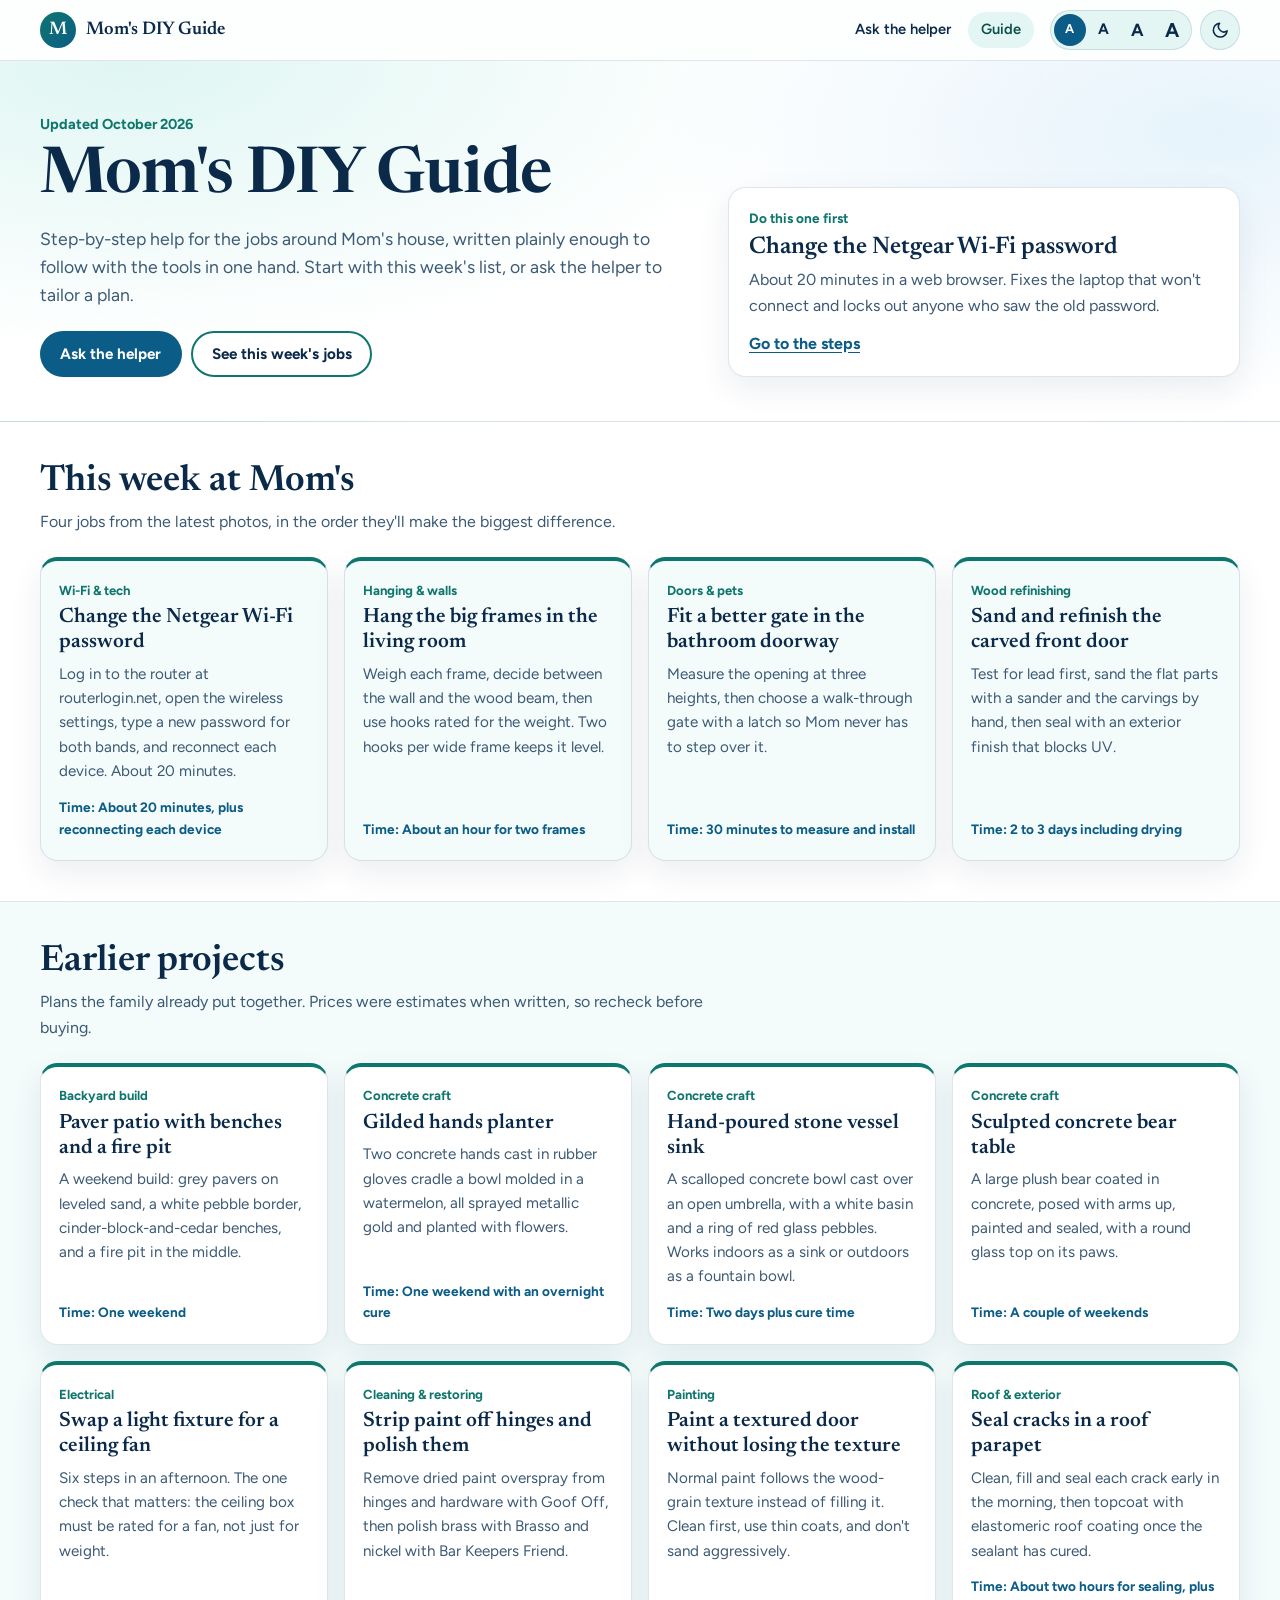
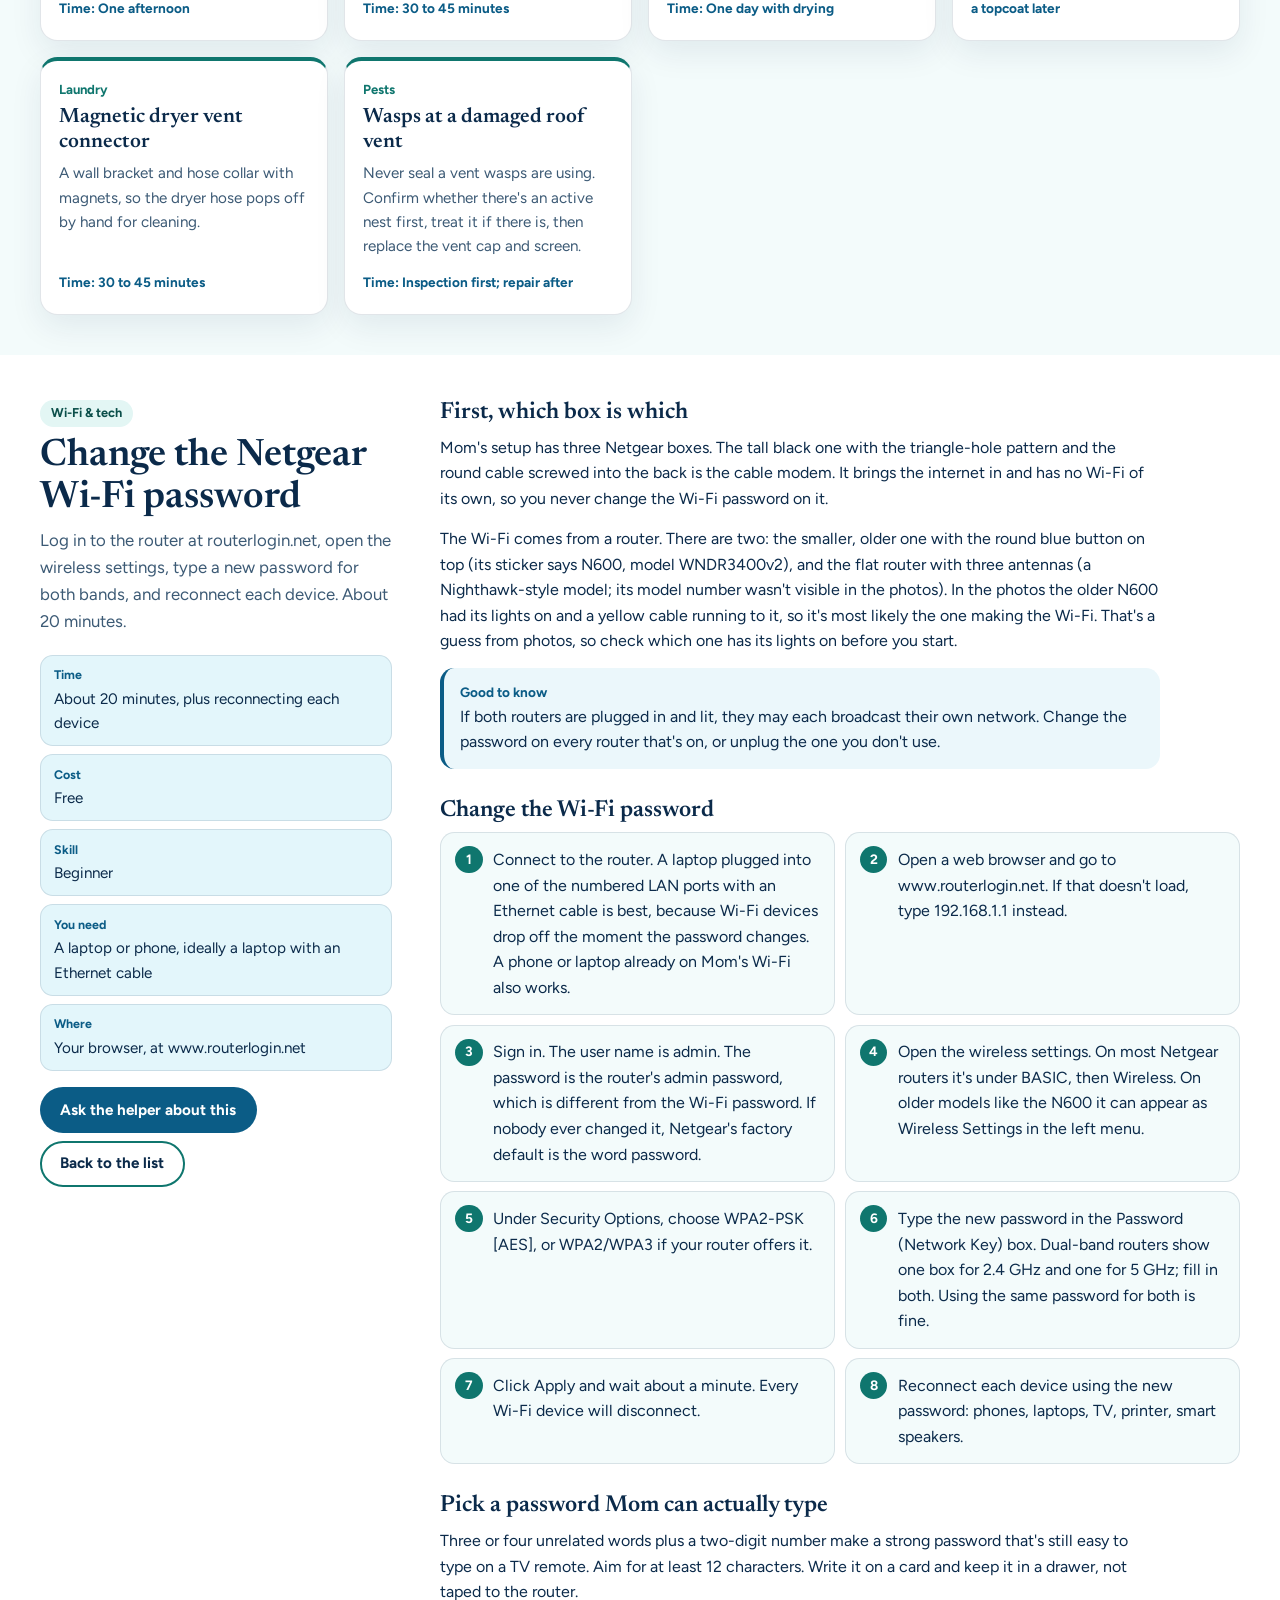
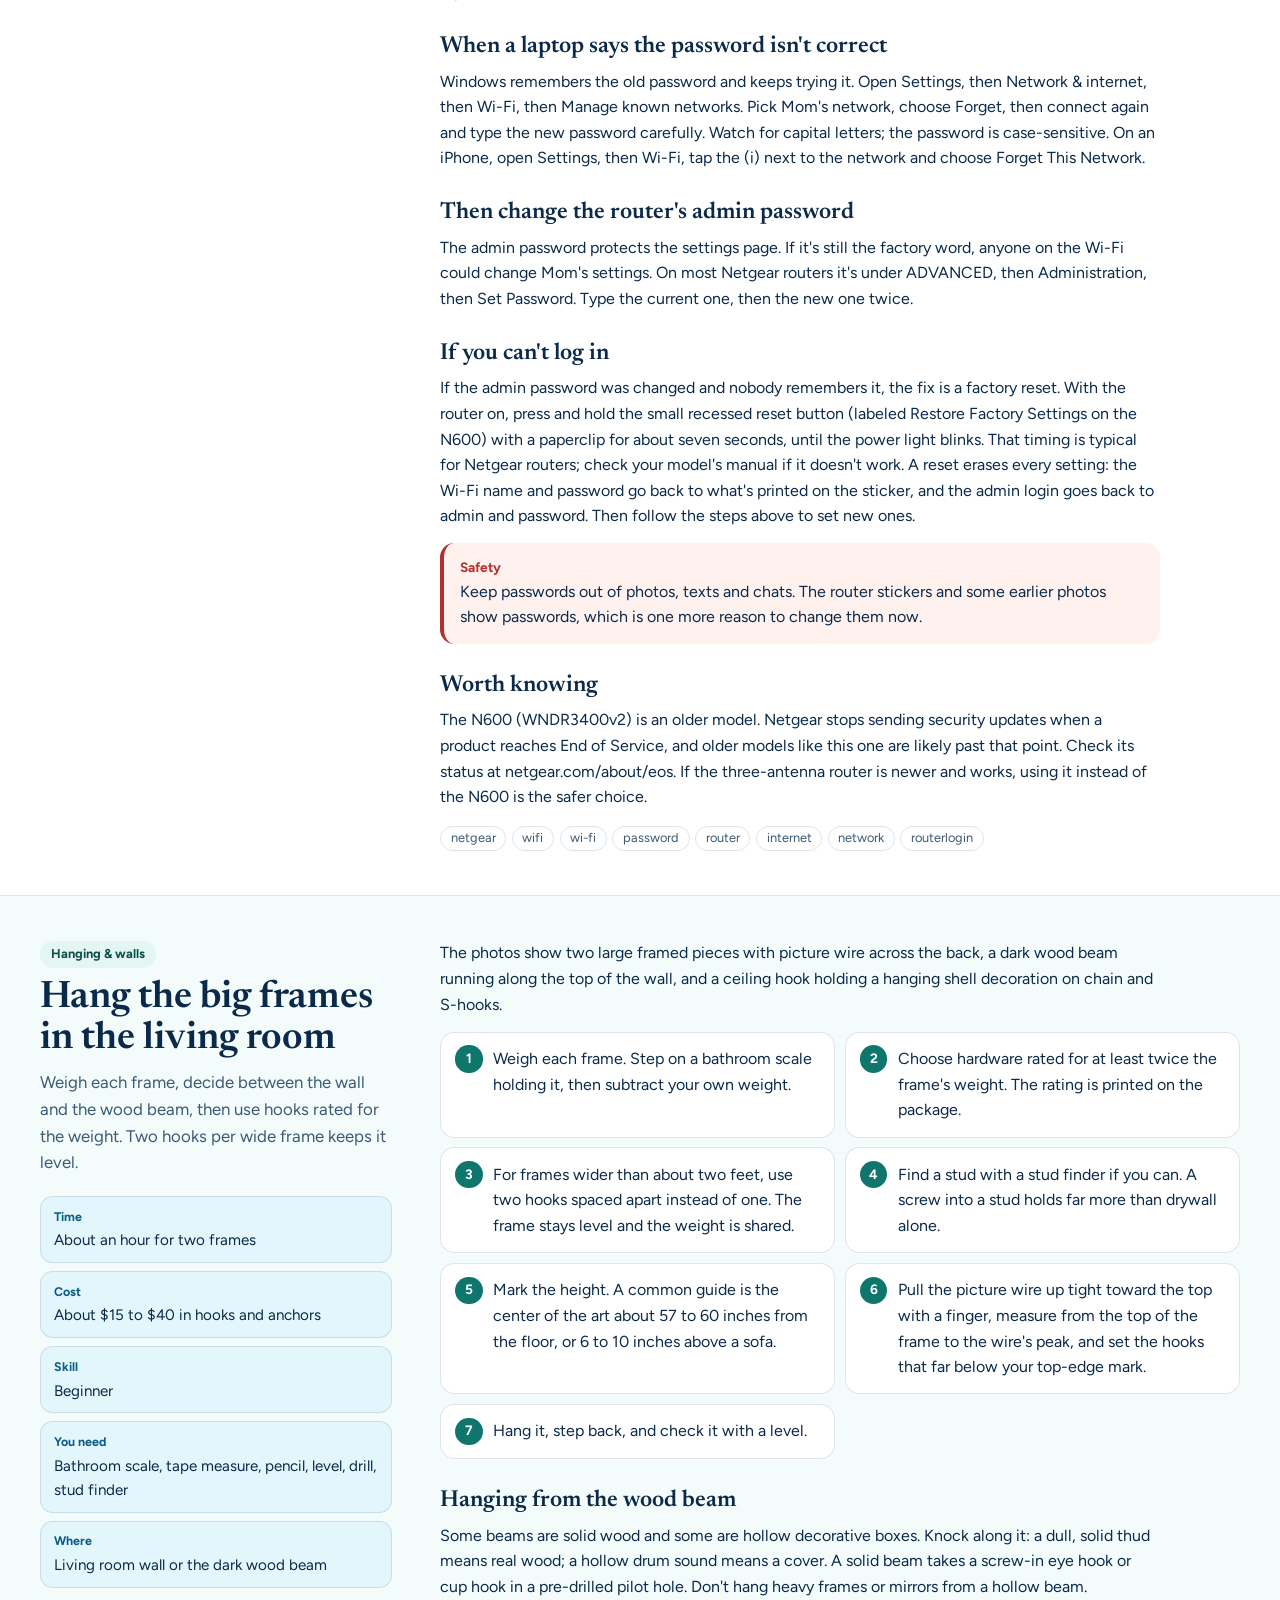
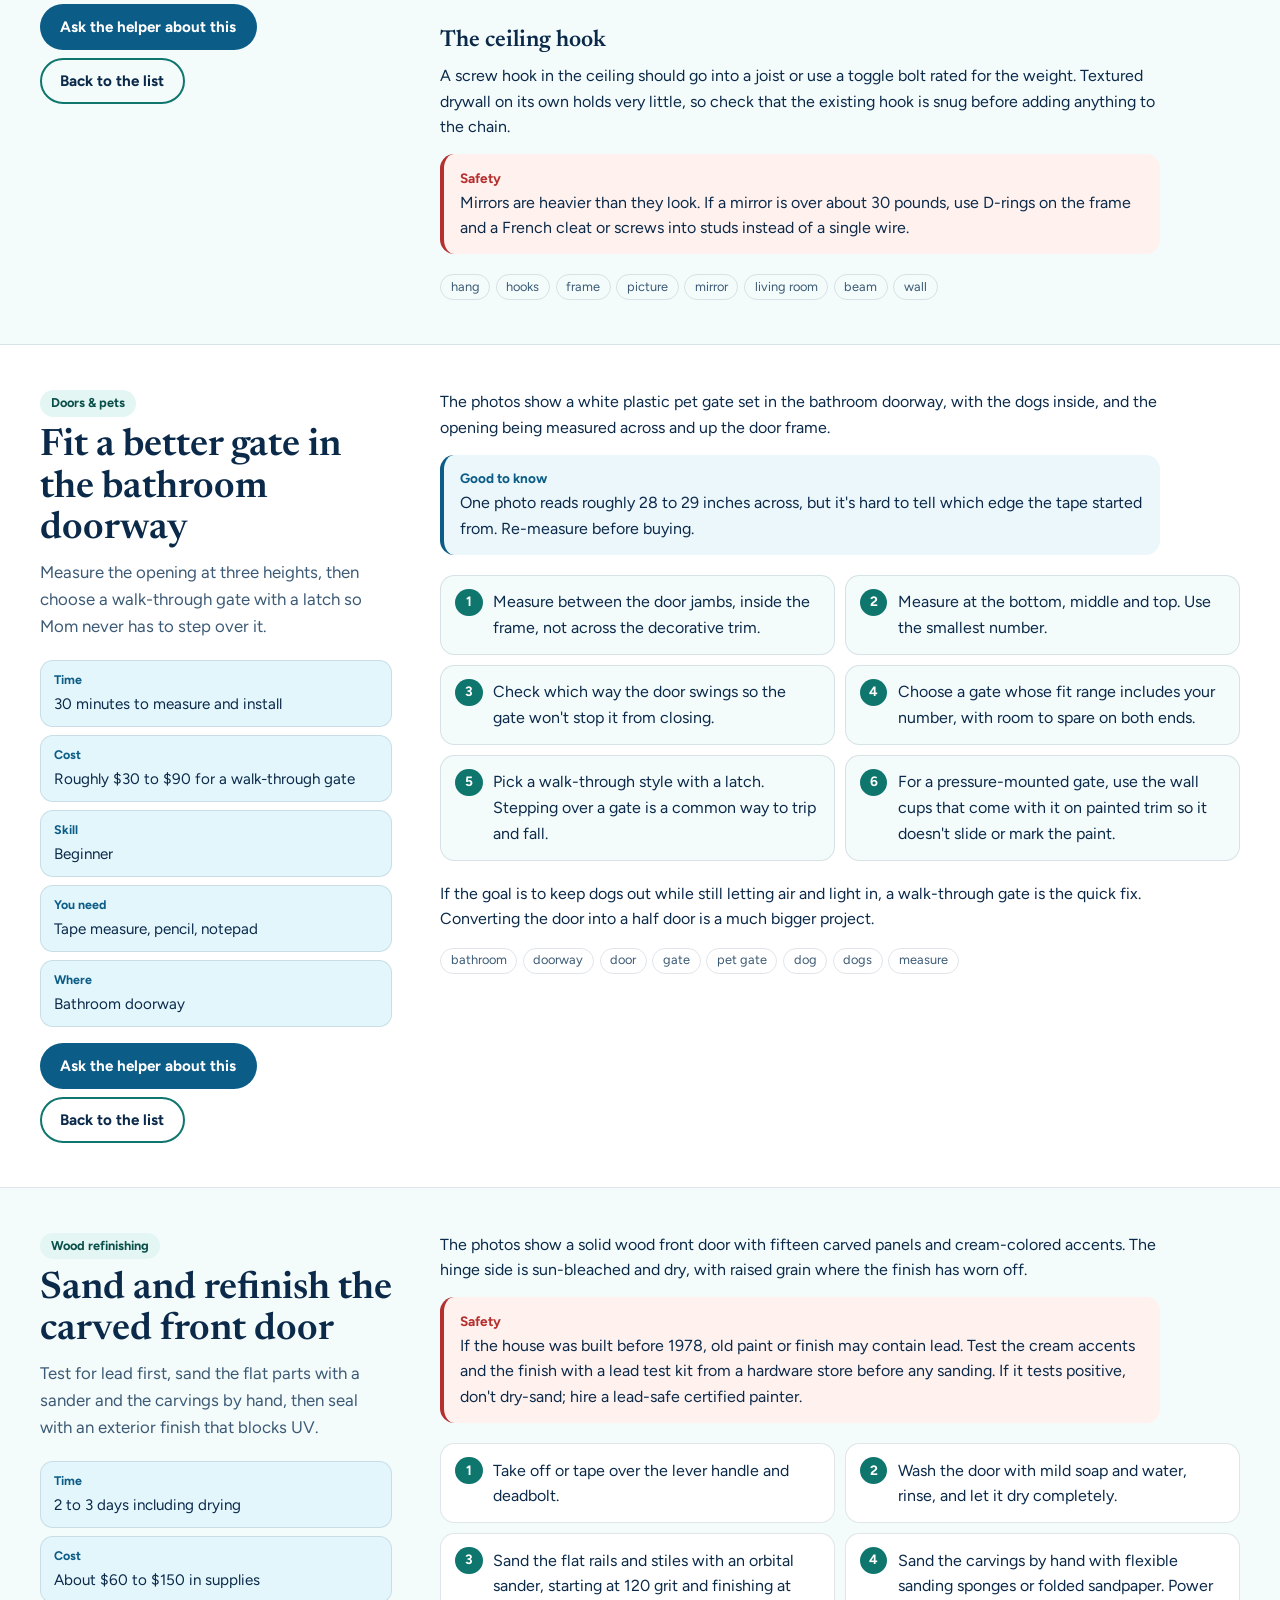
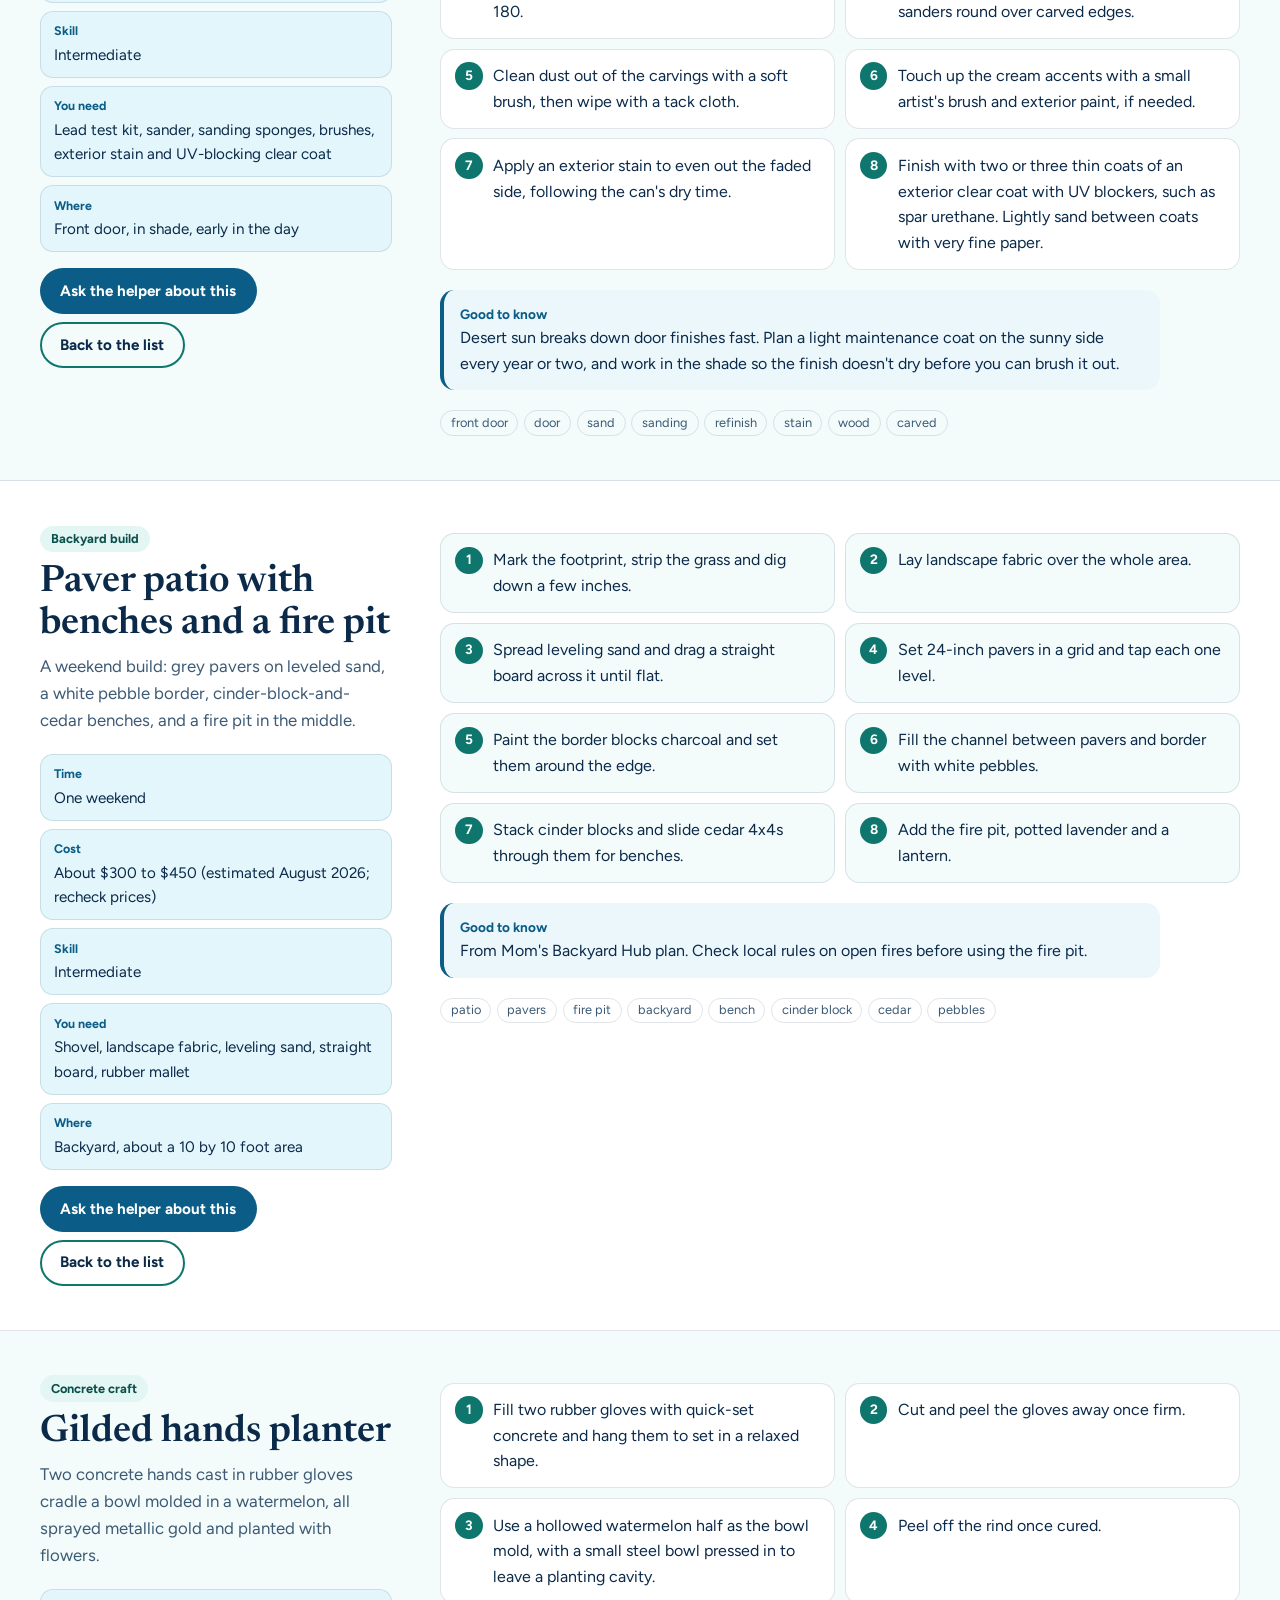
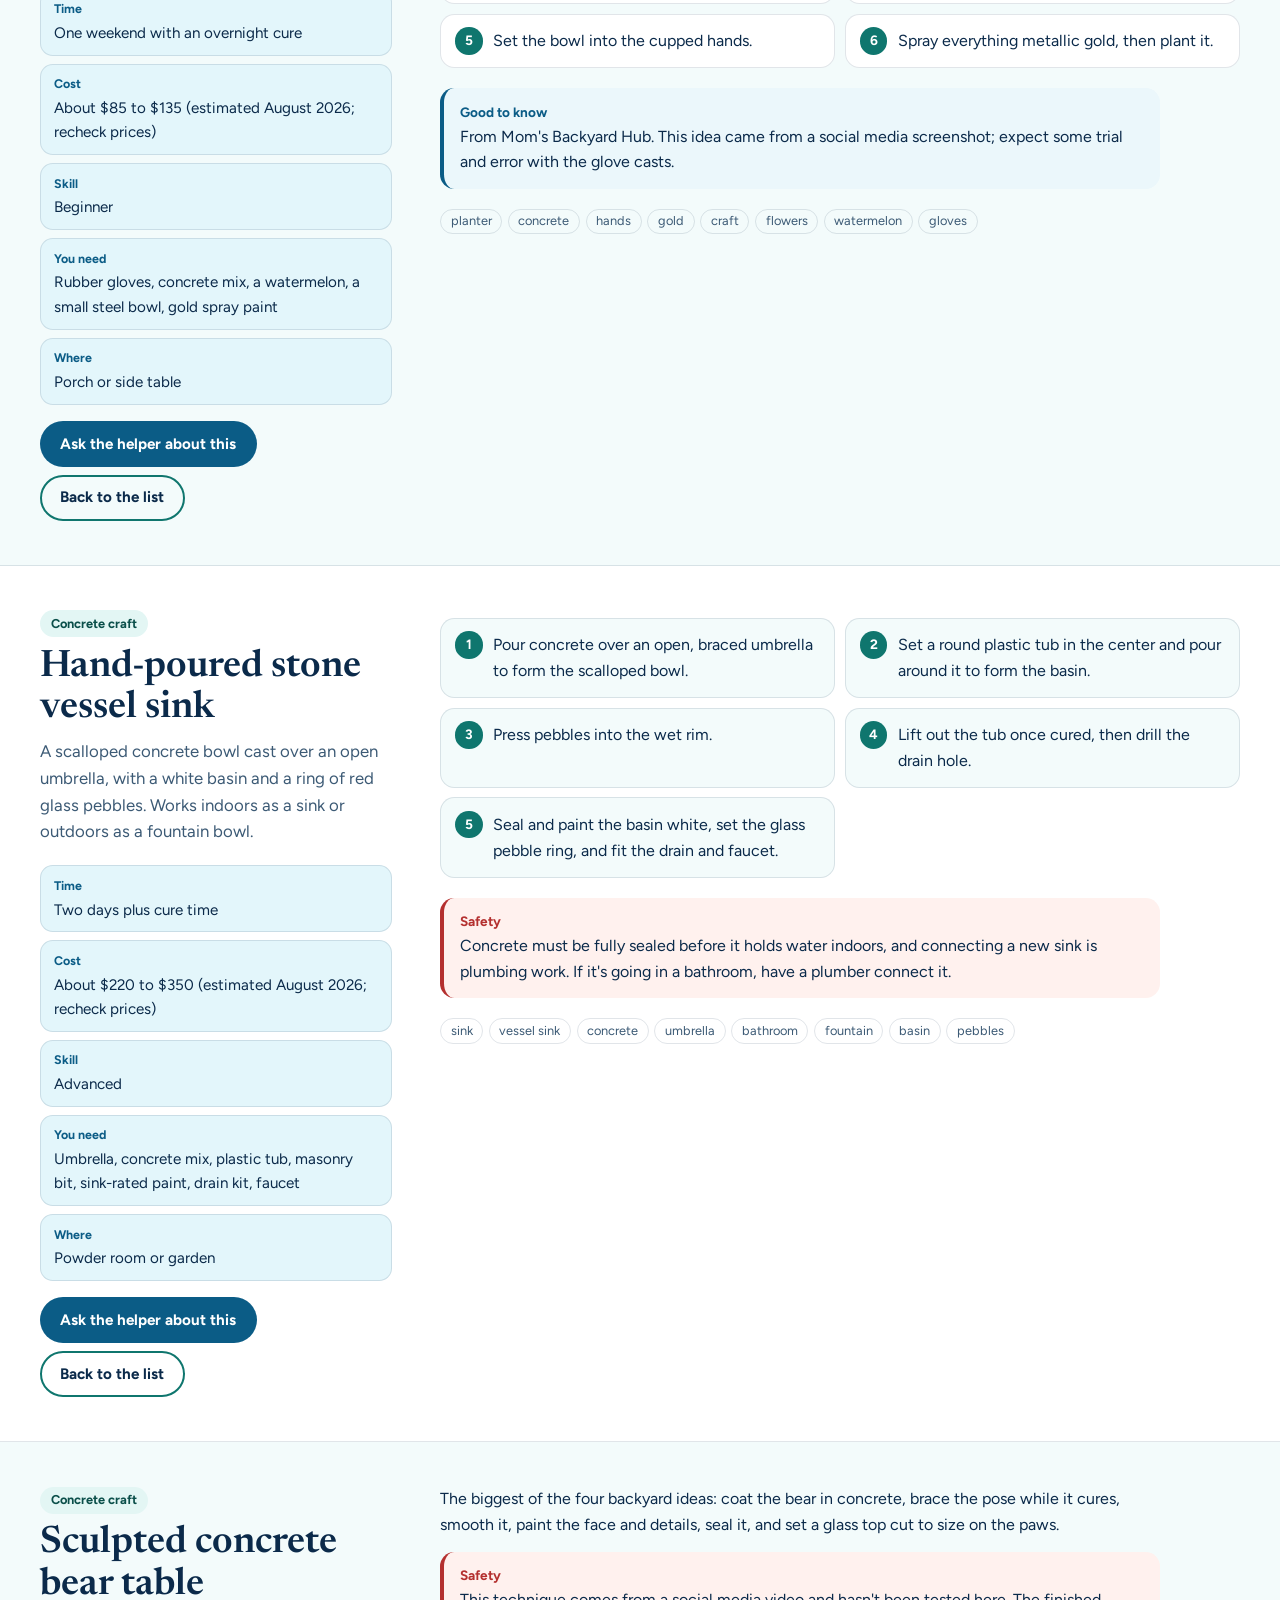
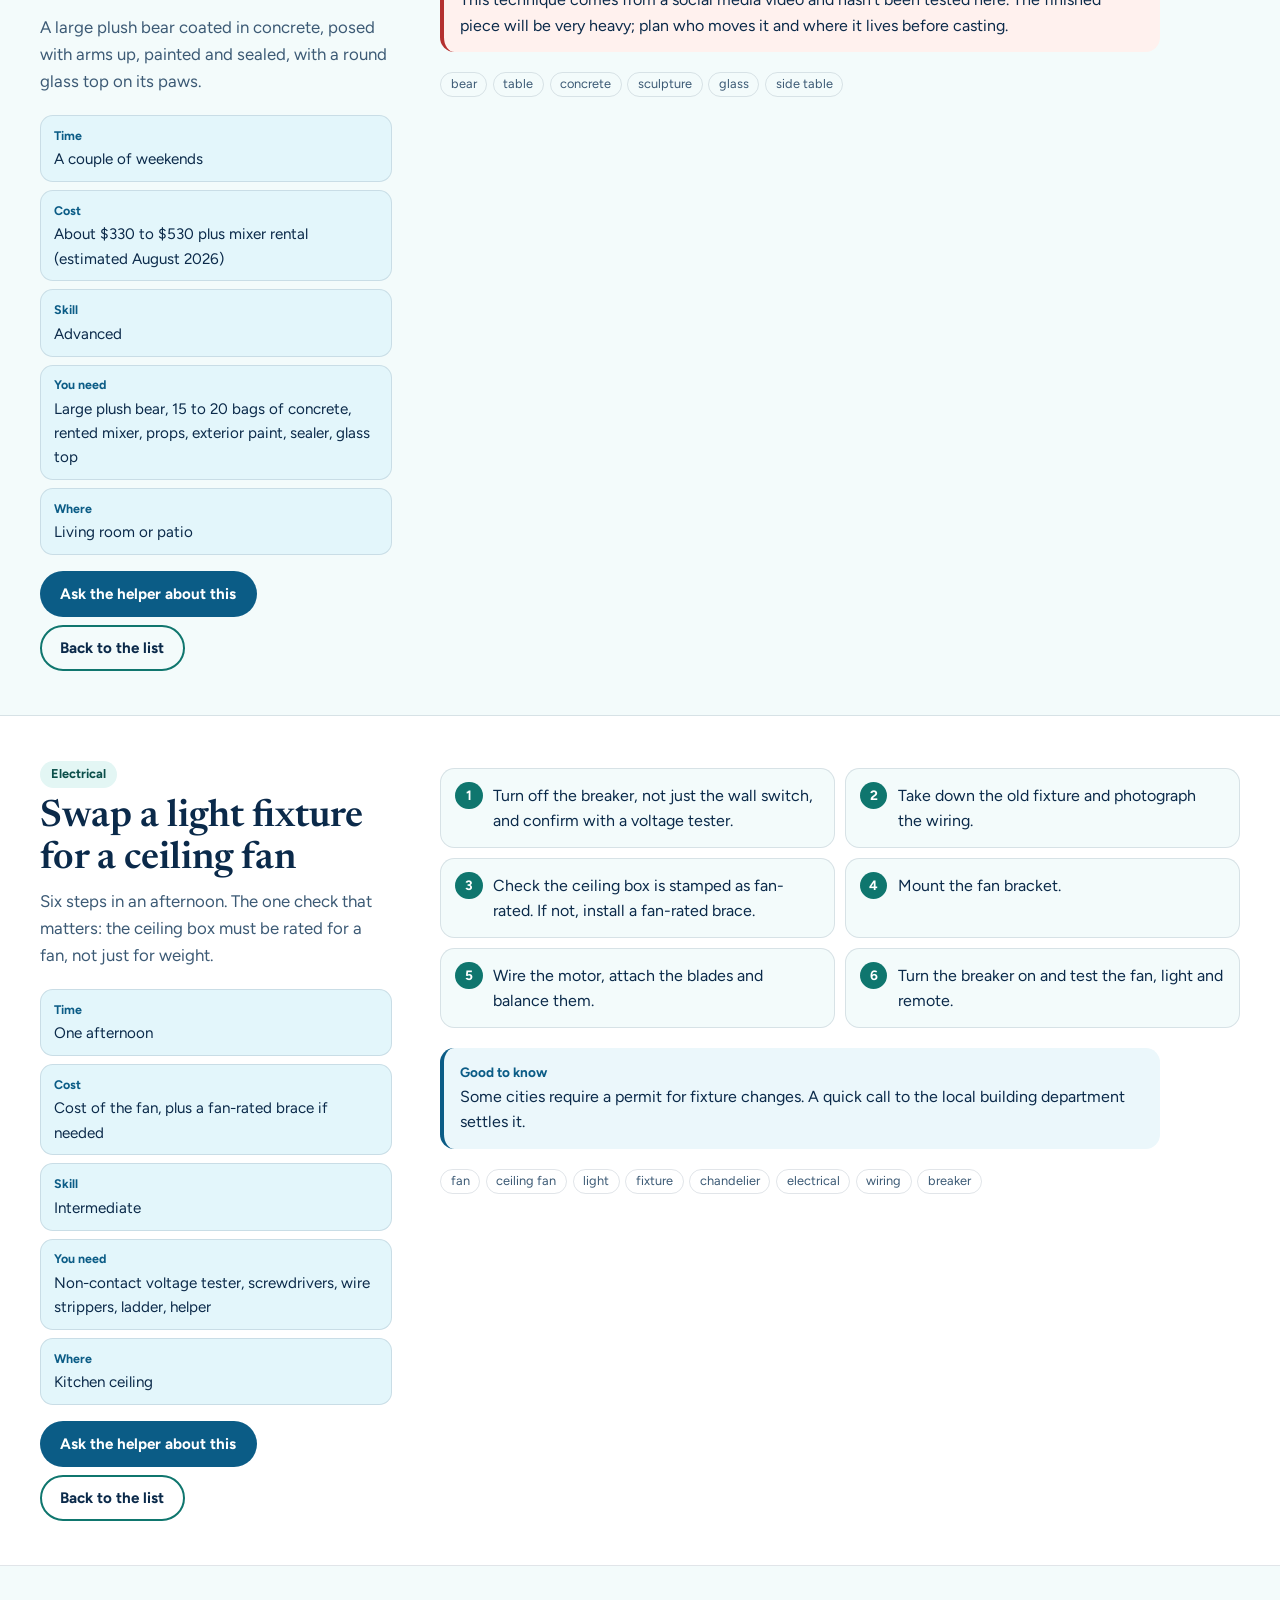
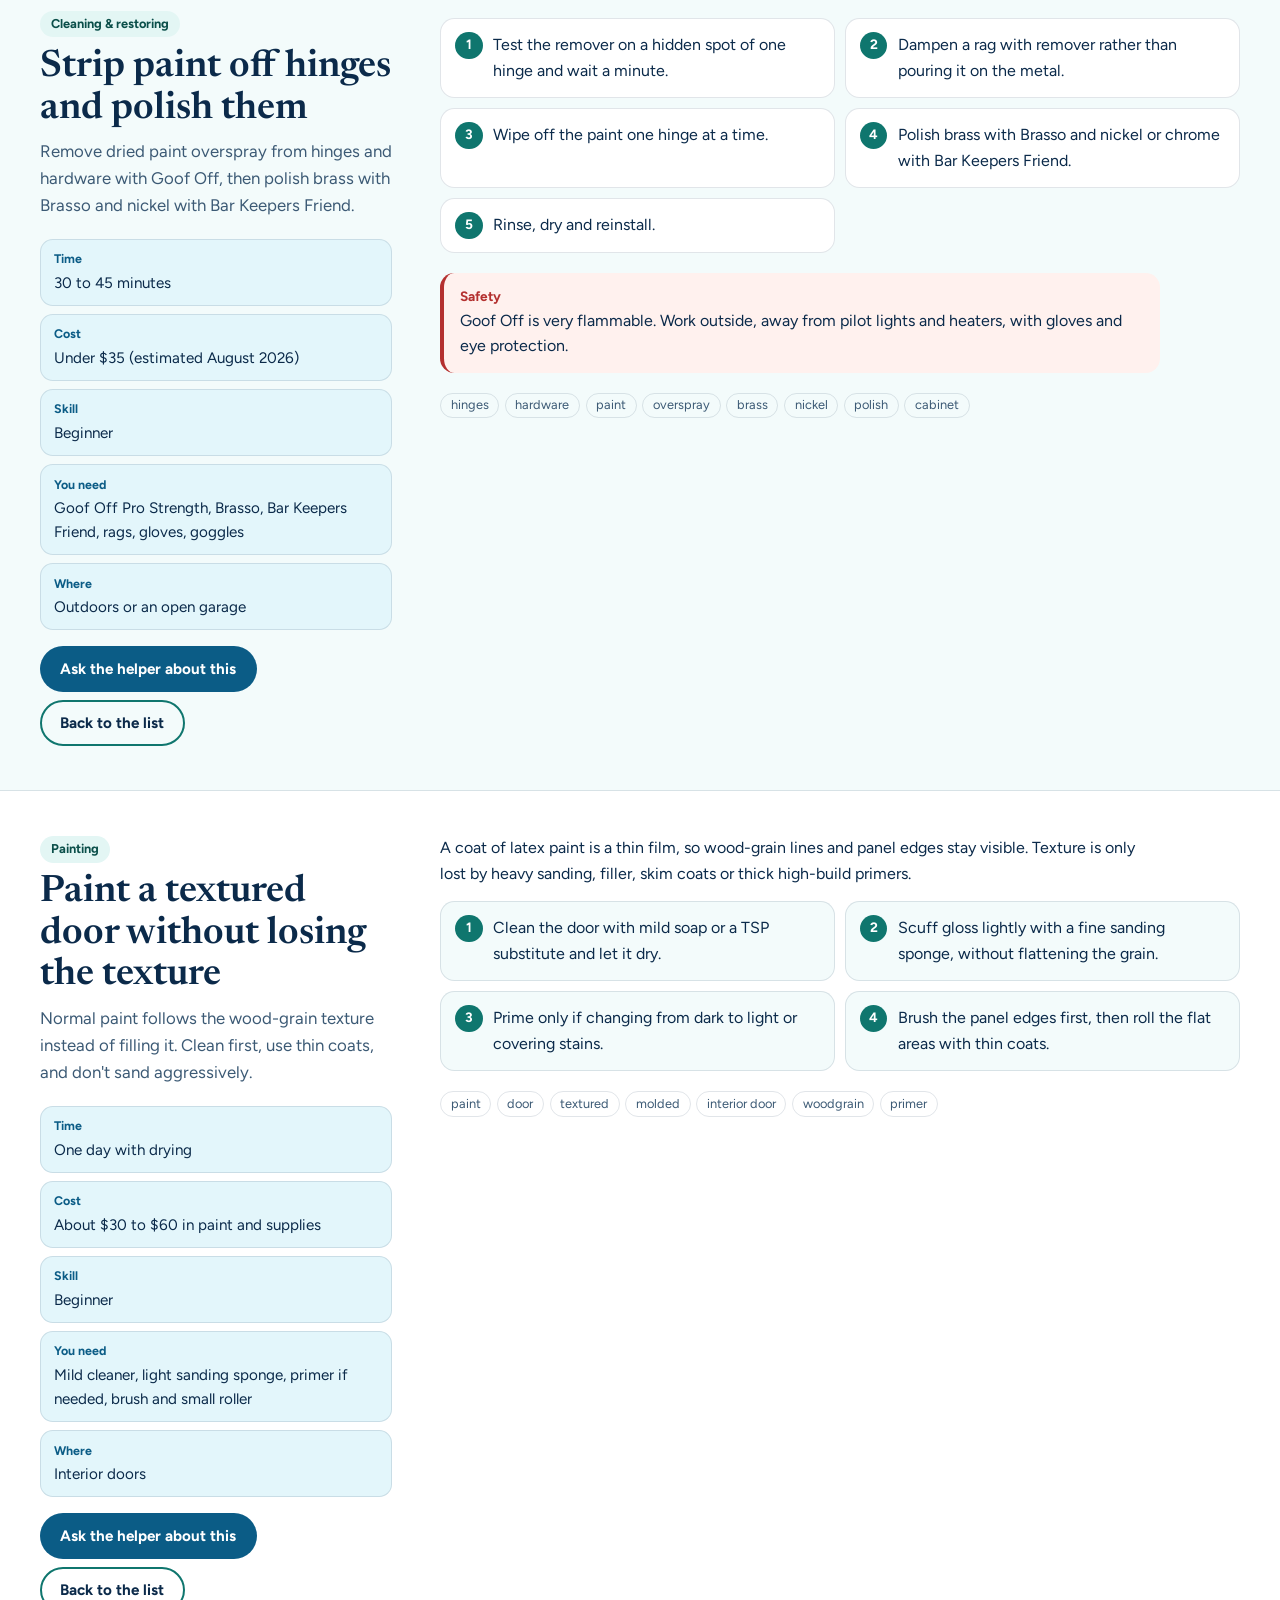
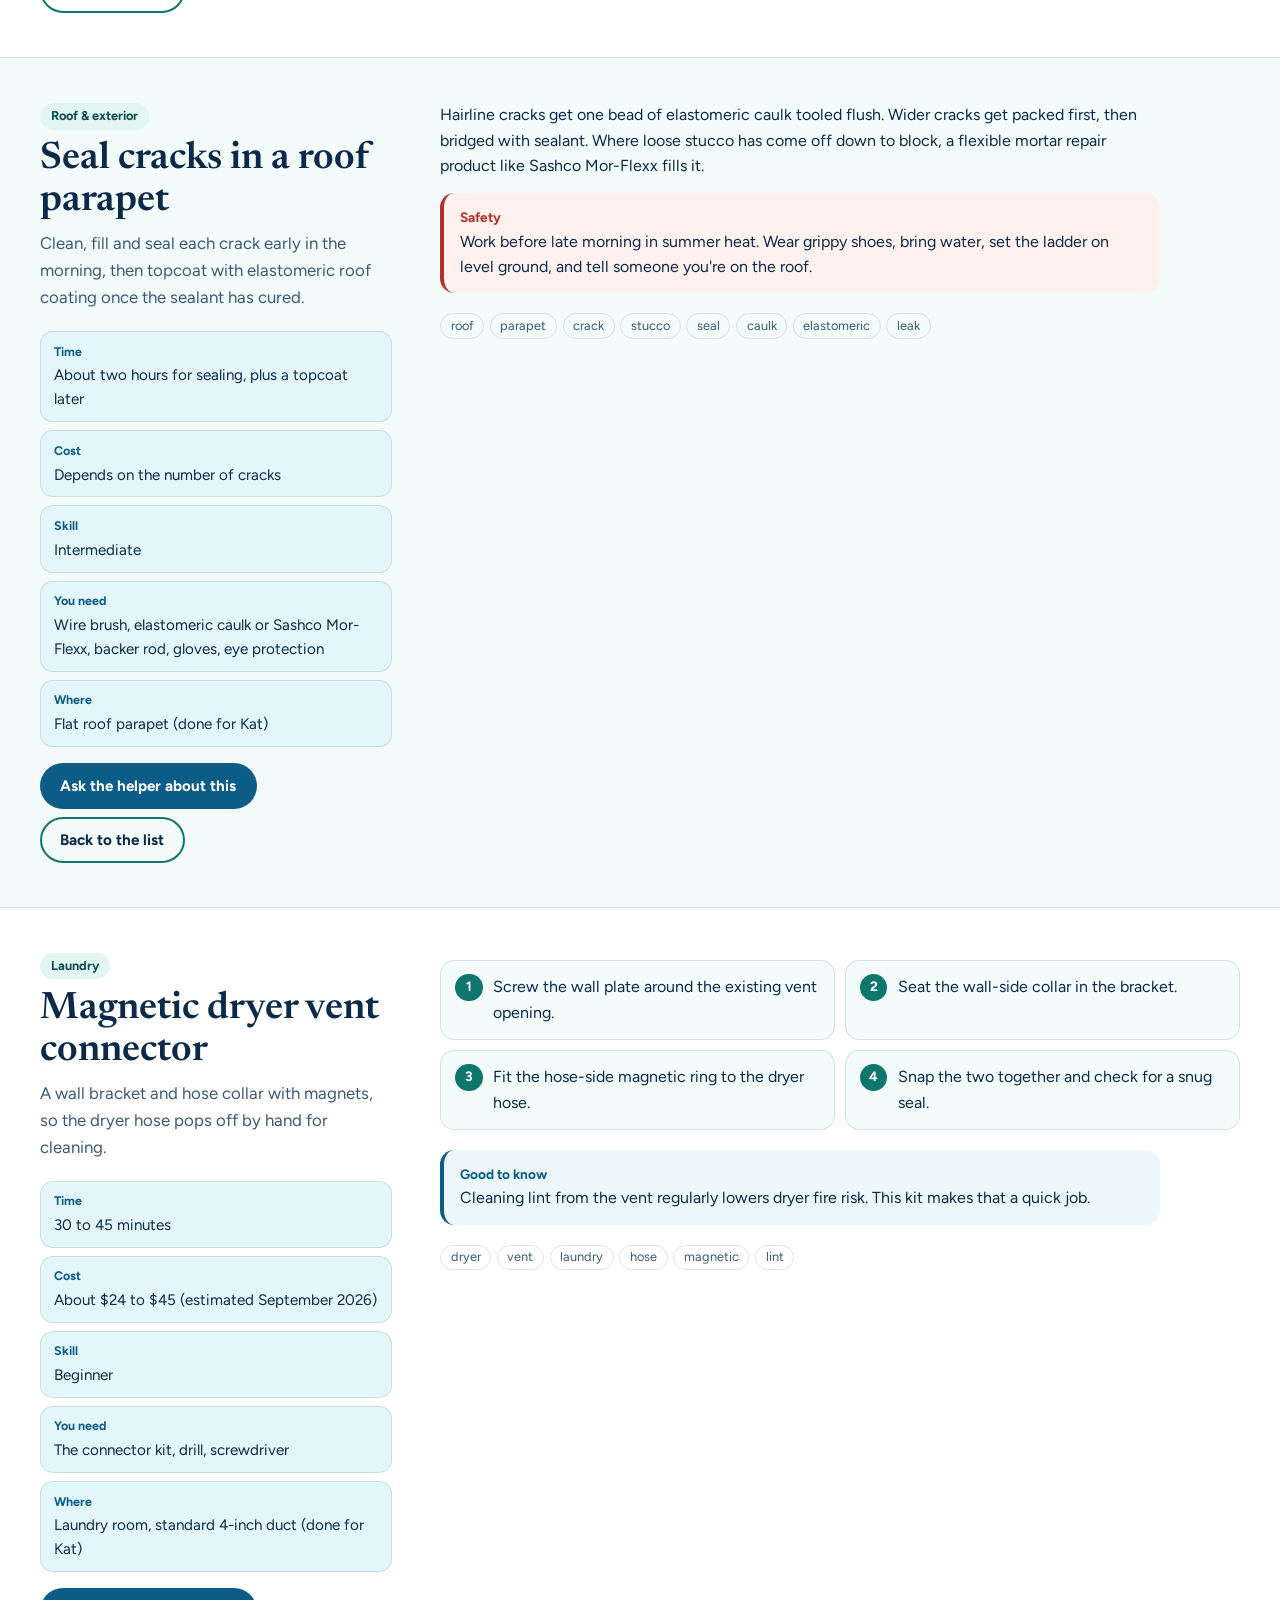
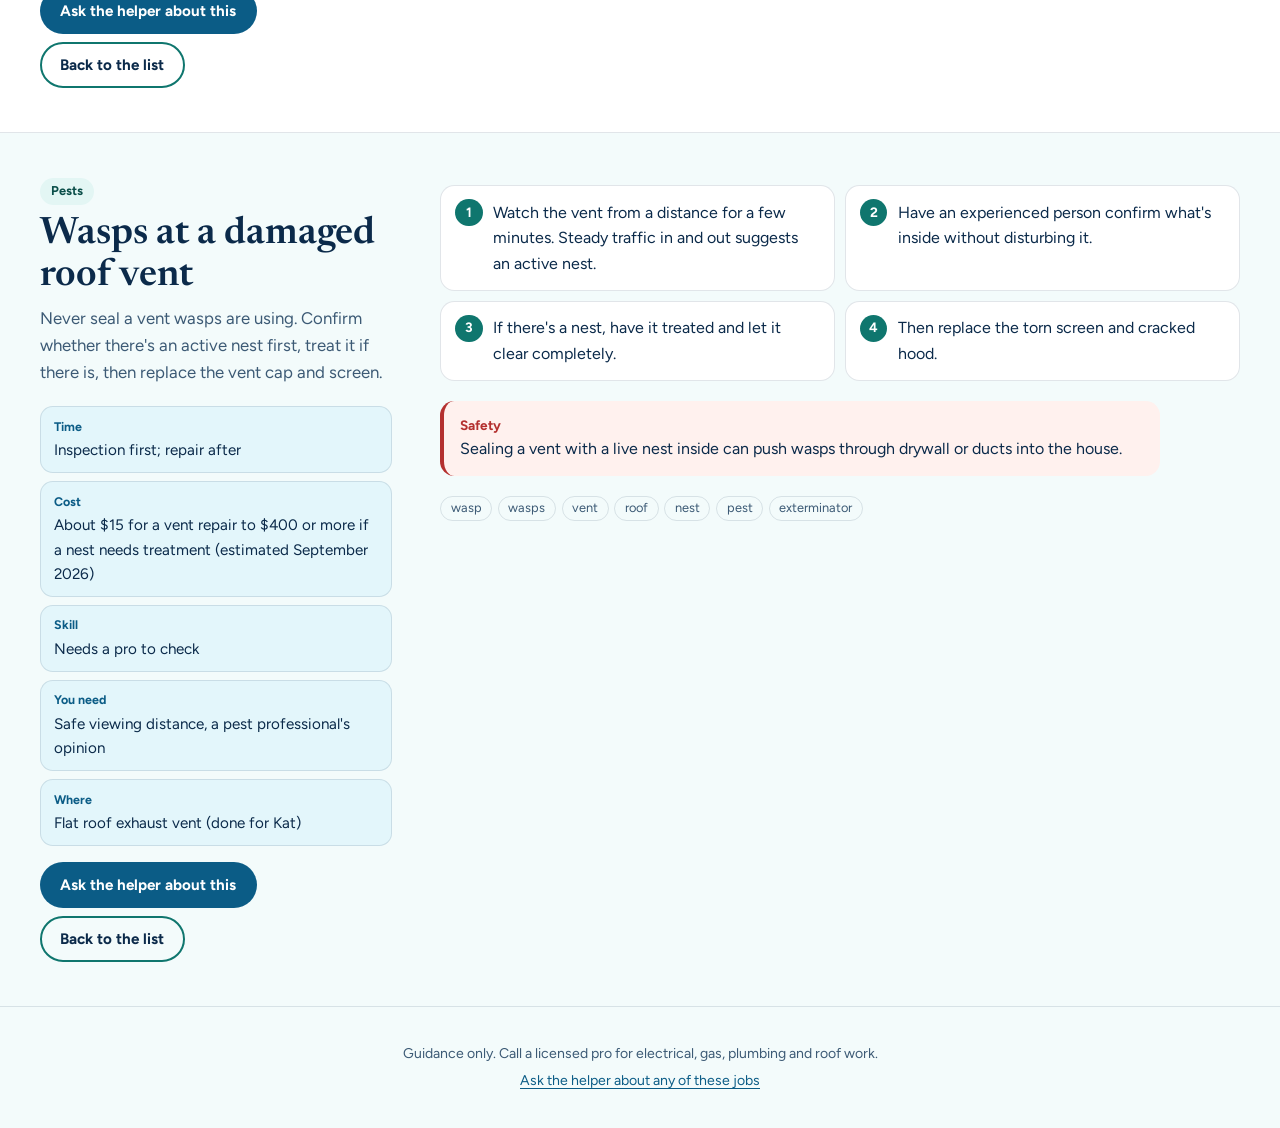
==== guide/index.html @ 441874ff "Initial commit Mom's DIY guide and helper: guide built from data/gub.json, chat helper with voice in" ====
<!doctype html>
<html lang="en" data-theme="light" data-font-size="sm">
<head>
<meta charset="utf-8">
<meta name="viewport" content="width=device-width, initial-scale=1, viewport-fit=cover">
<title>Mom's DIY Guide</title>
<meta name="description" content="Plain-language how-tos for Mom's house: changing the Netgear Wi-Fi password, hanging heavy frames, fitting a doorway gate, refinishing a carved front door, and earlier family projects.">
<meta name="theme-color" content="#0f766e">
<script>(function(){var d=document.documentElement;try{var t=localStorage.getItem('pref-theme');if(t==='light'||t==='dark'){d.setAttribute('data-theme',t)}var f=localStorage.getItem('pref-font-size');if(f==='sm'||f==='md'||f==='lg'||f==='xl'){d.setAttribute('data-font-size',f)}}catch(e){}})();</script>
<link rel="icon" href="/assets/favicon.svg" type="image/svg+xml">
<link rel="preconnect" href="https://fonts.googleapis.com">
<link rel="preconnect" href="https://fonts.gstatic.com" crossorigin>
<link rel="stylesheet" href="https://fonts.googleapis.com/css2?family=Figtree:wght@400;600;700&amp;family=Newsreader:opsz,wght@6..72,500;6..72,600&amp;display=swap">
<link rel="stylesheet" href="/assets/css/guide.css">
</head>
<body>
<a class="skip-link" href="#content">Skip to the guide</a>

<header class="nav">
  <div class="wrap nav-row">
    <a class="brand" href="/guide">
      <span class="brand-mark" aria-hidden="true">M</span>
      <span class="brand-name">Mom's DIY Guide</span>
    </a>
    <div class="nav-right">
      <nav class="nav-links" aria-label="Main">
        <a href="/">Ask the helper</a>
        <a href="/guide" aria-current="page">Guide</a>
      </nav>
      <div class="prefs">
        <div class="size-group" role="group" aria-label="Text size">
          <button type="button" data-set-size="sm" aria-pressed="true" aria-label="Text size small (selected)">A</button>
          <button type="button" data-set-size="md" aria-pressed="false" aria-label="Text size medium">A</button>
          <button type="button" data-set-size="lg" aria-pressed="false" aria-label="Text size large">A</button>
          <button type="button" data-set-size="xl" aria-pressed="false" aria-label="Text size extra large">A</button>
        </div>
        <button type="button" class="theme-btn" data-theme-toggle aria-pressed="false" aria-label="Light theme on. Switch to dark theme">
          <svg class="icon-moon" viewBox="0 0 24 24" fill="none" stroke="currentColor" stroke-width="2" stroke-linecap="round" stroke-linejoin="round" aria-hidden="true"><path d="M21 12.8A9 9 0 1 1 11.2 3a7 7 0 0 0 9.8 9.8z"/></svg>
          <svg class="icon-sun" viewBox="0 0 24 24" fill="none" stroke="currentColor" stroke-width="2" stroke-linecap="round" aria-hidden="true"><circle cx="12" cy="12" r="4"/><path d="M12 2v2M12 20v2M4.9 4.9l1.4 1.4M17.7 17.7l1.4 1.4M2 12h2M20 12h2M4.9 19.1l1.4-1.4M17.7 6.3l1.4-1.4"/></svg>
        </button>
      </div>
    </div>
  </div>
</header>

<main id="content">
  <section class="hero">
    <div class="wrap hero-inner">
      <div>
        <p class="kicker">Updated October 2026</p>
        <h1>Mom's DIY Guide</h1>
        <p class="hero-lede">Step-by-step help for the jobs around Mom's house, written plainly enough to follow with the tools in one hand. Start with this week's list, or ask the helper to tailor a plan.</p>
        <div class="hero-actions">
          <a class="btn solid" href="/">Ask the helper</a>
          <a class="btn quiet" href="#this-week">See this week's jobs</a>
        </div>
      </div>
      <aside class="feature" aria-labelledby="featureTitle">
        <p class="label">Do this one first</p>
        <h2 id="featureTitle">Change the Netgear Wi-Fi password</h2>
        <p>About 20 minutes in a web browser. Fixes the laptop that won't connect and locks out anyone who saw the old password.</p>
        <a href="#netgear-wifi-password">Go to the steps</a>
      </aside>
    </div>
  </section>

  <section class="band white" id="this-week" aria-labelledby="weekTitle">
    <div class="wrap">
      <div class="band-head">
        <h2 id="weekTitle">This week at Mom's</h2>
        <p>Four jobs from the latest photos, in the order they'll make the biggest difference.</p>
      </div>
      <div class="tiles" id="nowTiles"></div>
    </div>
  </section>

  <section class="band" aria-labelledby="pastTitle">
    <div class="wrap">
      <div class="band-head">
        <h2 id="pastTitle">Earlier projects</h2>
        <p>Plans the family already put together. Prices were estimates when written, so recheck before buying.</p>
      </div>
      <div class="tiles" id="pastTiles"></div>
    </div>
  </section>

  <div id="entries" aria-live="polite"></div>
  <noscript><p class="load-error">This guide needs JavaScript turned on to show its steps.</p></noscript>
</main>

<footer class="foot">
  <div class="wrap">
    <p>Guidance only. Call a licensed pro for electrical, gas, plumbing and roof work.</p>
    <p><a href="/">Ask the helper about any of these jobs</a></p>
  </div>
</footer>

<script src="/assets/js/prefs.js" defer></script>
<script src="/assets/js/guide.js" defer></script>
</body>
</html>
---- assets/css/guide.css ----
/* Mom's DIY Guide: Caribbean editorial. */

:root {
  --font-head: 'Newsreader', 'Iowan Old Style', 'Palatino Linotype', Palatino, Georgia, 'Times New Roman', serif;
  --font-body: 'Figtree', 'Segoe UI', system-ui, -apple-system, Roboto, 'Helvetica Neue', Arial, sans-serif;
  --radius: 1.1rem;
  --radius-pill: 999px;
}
:root[data-theme="light"] {
  color-scheme: light;
  --page: #f3fbfb;
  --section: #ffffff;
  --text: #0b2a4a;
  --muted: #3c5a75;
  --line: rgb(11 42 74 / 0.12);
  --turquoise: #0f766e;
  --ocean: #0b5c86;
  --seafoam: #d8f3ee;
  --aqua-soft: #e3f6fb;
  --link: #0b5c86;
  --chip: #e3f6f4;
  --chip-text: #0b4f4a;
  --coral: #b4302f;
  --coral-bg: #fff1ee;
  --note-bg: #ebf7fb;
  --step-num: #0f766e;
  --nav-glass: rgb(255 255 255 / 0.82);
  --nav-solid: #ffffff;
  --hero-a: #dff6f3;
  --hero-b: #e6f3fb;
  --hero-c: #ffffff;
  --shadow: 0 0.75rem 2rem rgb(11 42 74 / 0.08);
  --btn-bg: #0b5c86;
  --btn-text: #ffffff;
}
:root[data-theme="dark"] {
  color-scheme: dark;
  --page: #061a2b;
  --section: #0a2338;
  --text: #e7f5f7;
  --muted: #a9c6d3;
  --line: rgb(231 245 247 / 0.14);
  --turquoise: #5eead4;
  --ocean: #7dd3fc;
  --seafoam: #0e3a45;
  --aqua-soft: #0c2e42;
  --link: #7dd3fc;
  --chip: #0f3a44;
  --chip-text: #a7f3e6;
  --coral: #ffa196;
  --coral-bg: #3a1a1f;
  --note-bg: #0c2e42;
  --step-num: #5eead4;
  --nav-glass: rgb(6 26 43 / 0.82);
  --nav-solid: #061a2b;
  --hero-a: #0a3340;
  --hero-b: #0b2a44;
  --hero-c: #061a2b;
  --shadow: 0 0.75rem 2rem rgb(0 0 0 / 0.35);
  --btn-bg: #7dd3fc;
  --btn-text: #062033;
}

html { font-size: 100%; -webkit-text-size-adjust: 100%; text-size-adjust: 100%; scroll-padding-top: 6rem; }
html[data-font-size="md"] { font-size: 112.5%; }
html[data-font-size="lg"] { font-size: 125%; }
html[data-font-size="xl"] { font-size: 137.5%; }
*, *::before, *::after { box-sizing: border-box; }

body {
  margin: 0; background: var(--page); color: var(--text);
  font-family: var(--font-body); font-size: 1rem; line-height: 1.6;
}
a { color: var(--link); text-underline-offset: 0.18em; }
a:focus-visible, button:focus-visible { outline: 0.1875rem solid var(--turquoise); outline-offset: 0.15rem; }
.sr-only {
  position: absolute; width: 1px; height: 1px; padding: 0; margin: -1px;
  overflow: hidden; clip: rect(0 0 0 0); white-space: nowrap; border: 0;
}
.skip-link {
  position: absolute; left: 1rem; top: -4rem; z-index: 100;
  background: var(--section); color: var(--text); padding: 0.5rem 1rem; border-radius: 0.5rem;
}
.skip-link:focus { top: calc(env(safe-area-inset-top, 0px) + 0.5rem); }

.wrap { width: calc(100% - 2.5rem); margin: 0 auto; }
@media (min-width: 64rem) { .wrap { width: calc(100% - 5rem); } }

/* ---------- Nav ---------- */
.nav {
  position: relative; z-index: 40;
  padding-top: env(safe-area-inset-top, 0px);
  padding-left: env(safe-area-inset-left, 0px);
  padding-right: env(safe-area-inset-right, 0px);
  background: var(--nav-solid);
  border-bottom: 1px solid var(--line);
}
@supports ((backdrop-filter: blur(1px)) or (-webkit-backdrop-filter: blur(1px))) {
  .nav { background: var(--nav-glass); -webkit-backdrop-filter: blur(14px); backdrop-filter: blur(14px); }
}
.nav-row {
  display: flex; flex-wrap: wrap; align-items: center; justify-content: center;
  gap: 0.5rem 1.25rem; padding: 0.6rem 0;
}
@media (min-width: 48rem) {
  .nav { position: sticky; top: 0; }
  .nav-row { justify-content: space-between; }
}
.brand { display: inline-flex; align-items: center; gap: 0.6rem; color: var(--text); text-decoration: none; }
.brand-mark {
  width: 2.25rem; height: 2.25rem; border-radius: 50%; flex: none; display: grid; place-items: center;
  background: #0f766e; background: linear-gradient(135deg, #0f766e, #0b5c86); color: #ffffff;
  font-family: var(--font-head); font-weight: 600; font-size: 1.15rem;
}
.brand-name { font-family: var(--font-head); font-weight: 600; font-size: 1.15rem; line-height: 1.1; }
.nav-links { display: flex; flex-wrap: wrap; gap: 0.25rem; justify-content: center; }
.nav-links a {
  color: var(--text); text-decoration: none; font-weight: 600; font-size: 0.92rem;
  padding: 0.4rem 0.8rem; border-radius: var(--radius-pill);
}
.nav-links a:hover { background: var(--chip); }
.nav-links a[aria-current="page"] { background: var(--chip); color: var(--chip-text); }
.nav-right { display: flex; flex-wrap: wrap; align-items: center; justify-content: center; gap: 0.5rem 1rem; }
.prefs { display: flex; align-items: center; gap: 0.5rem; }
.size-group {
  display: inline-flex; align-items: flex-end; gap: 0.125rem; padding: 0.2rem;
  border-radius: var(--radius-pill); background: var(--chip); border: 1px solid var(--line);
}
.size-group button, .theme-btn {
  font-family: var(--font-body); color: var(--text); background: transparent; border: 0; cursor: pointer;
  border-radius: var(--radius-pill); min-width: 2rem; min-height: 2rem; padding: 0.25rem 0.4rem; font-weight: 700; line-height: 1;
}
.size-group button[data-set-size="sm"] { font-size: 0.8rem; }
.size-group button[data-set-size="md"] { font-size: 0.95rem; }
.size-group button[data-set-size="lg"] { font-size: 1.1rem; }
.size-group button[data-set-size="xl"] { font-size: 1.25rem; }
.size-group button[aria-pressed="true"] { background: var(--btn-bg); color: var(--btn-text); }
.theme-btn { width: 2.5rem; height: 2.5rem; display: grid; place-items: center; background: var(--chip); border: 1px solid var(--line); }
.theme-btn svg { width: 1.15rem; height: 1.15rem; }
.theme-btn .icon-sun { display: none; }
:root[data-theme="dark"] .theme-btn .icon-sun { display: block; }
:root[data-theme="dark"] .theme-btn .icon-moon { display: none; }

/* ---------- Hero ---------- */
.hero {
  background:
    radial-gradient(60rem 26rem at 10% 0%, var(--hero-a), transparent 70%),
    radial-gradient(50rem 24rem at 95% 20%, var(--hero-b), transparent 70%),
    var(--hero-c);
  border-bottom: 1px solid var(--line);
  padding: 2.5rem 0 2.25rem;
  text-align: center;
}
.kicker { margin: 0 0 0.5rem; color: var(--turquoise); font-weight: 700; font-size: 0.9rem; }
.hero h1 {
  margin: 0; font-family: var(--font-head); font-weight: 600; letter-spacing: -0.015em;
  font-size: clamp(2.25rem, 1.6rem + 3vw, 4rem); line-height: 1.04; overflow-wrap: anywhere;
}
.hero-lede { margin: 0.9rem auto 0; color: var(--muted); font-size: 1.1rem; max-width: 46rem; }
.hero-actions { margin-top: 1.4rem; display: flex; flex-wrap: wrap; gap: 0.6rem; justify-content: center; }
.btn {
  display: inline-flex; align-items: center; justify-content: center; gap: 0.4rem;
  min-height: 2.75rem; padding: 0.55rem 1.15rem; border-radius: var(--radius-pill);
  font-weight: 700; text-decoration: none; font-size: 0.95rem; border: 2px solid transparent;
}
.btn.solid { background: var(--btn-bg); color: var(--btn-text); }
.btn.quiet { background: transparent; color: var(--text); border-color: var(--turquoise); }
.btn.quiet:hover { background: var(--chip); }
@media (min-width: 64rem) {
  .hero { text-align: left; padding: 3.25rem 0 2.75rem; }
  .hero-inner { display: grid; grid-template-columns: minmax(0, 1.25fr) minmax(0, 1fr); gap: 3rem; align-items: end; }
  .hero-lede { margin-left: 0; }
  .hero-actions { justify-content: flex-start; }
}

/* Featured callout in the hero */
.feature {
  margin-top: 1.75rem; background: var(--section); border: 1px solid var(--line); border-radius: var(--radius);
  box-shadow: var(--shadow); padding: 1.25rem; text-align: center; min-width: 0;
}
.feature .label { margin: 0; color: var(--turquoise); font-weight: 700; font-size: 0.85rem; }
.feature h2 { margin: 0.25rem 0 0.4rem; font-family: var(--font-head); font-weight: 600; font-size: 1.5rem; line-height: 1.15; }
.feature p { margin: 0; color: var(--muted); }
.feature a { display: inline-block; margin-top: 0.75rem; font-weight: 700; }
@media (min-width: 64rem) { .feature { margin-top: 0; text-align: left; } }

/* ---------- Sections ---------- */
.band { padding: 2.5rem 0; }
.band.white { background: var(--section); border-bottom: 1px solid var(--line); }
.band-head { text-align: center; margin-bottom: 1.4rem; }
.band-head h2 { margin: 0; font-family: var(--font-head); font-weight: 600; font-size: clamp(1.6rem, 1.3rem + 1.2vw, 2.3rem); line-height: 1.12; }
.band-head p { margin: 0.4rem auto 0; color: var(--muted); max-width: 44rem; }
@media (min-width: 64rem) { .band-head { text-align: left; } .band-head p { margin-left: 0; } }

.tiles { display: grid; grid-template-columns: repeat(auto-fit, minmax(min(100%, 15rem), 1fr)); gap: 1rem; }
.tile {
  display: flex; flex-direction: column; gap: 0.35rem; min-width: 0;
  padding: 1.15rem 1.15rem 1.25rem; border-radius: var(--radius);
  background: var(--section); border: 1px solid var(--line); box-shadow: var(--shadow);
  color: var(--text); text-decoration: none; text-align: center;
  border-top: 0.25rem solid var(--turquoise);
}
.band.white .tile { background: var(--page); }
.tile:hover { border-color: var(--turquoise); }
.tile .kind { color: var(--turquoise); font-weight: 700; font-size: 0.82rem; }
.tile h3 { margin: 0; font-family: var(--font-head); font-weight: 600; font-size: 1.3rem; line-height: 1.2; overflow-wrap: anywhere; }
.tile p { margin: 0; color: var(--muted); font-size: 0.95rem; }
.tile .meta { margin-top: auto; padding-top: 0.5rem; color: var(--ocean); font-weight: 700; font-size: 0.85rem; }
@media (min-width: 48rem) { .tile { text-align: left; } }

/* ---------- Entries ---------- */
.entry { padding: 2.75rem 0; border-bottom: 1px solid var(--line); background: var(--section); }
.entry:nth-of-type(even) { background: var(--page); }
.entry-grid { display: grid; gap: 1.75rem; }
@media (min-width: 64rem) {
  .entry-grid { grid-template-columns: minmax(0, 22rem) minmax(0, 1fr); gap: 3rem; align-items: start; }
  .entry-meta { position: sticky; top: calc(env(safe-area-inset-top, 0px) + 5.5rem); }
}
@media (min-width: 90rem) { .entry-grid { grid-template-columns: minmax(0, 26rem) minmax(0, 1fr); } }
.entry-meta { text-align: center; min-width: 0; }
@media (min-width: 64rem) { .entry-meta { text-align: left; } }
.entry-meta .kind {
  display: inline-block; padding: 0.2rem 0.7rem; border-radius: var(--radius-pill);
  background: var(--chip); color: var(--chip-text); font-weight: 700; font-size: 0.8rem;
}
.entry-meta h2 { margin: 0.6rem 0 0.5rem; font-family: var(--font-head); font-weight: 600; font-size: clamp(1.7rem, 1.4rem + 1.2vw, 2.4rem); line-height: 1.1; overflow-wrap: anywhere; }
.entry-meta .summary { margin: 0; color: var(--muted); font-size: 1.05rem; }

/* Details: label/value cards on phones, rows from tablet up */
.facts { margin: 1.25rem 0 0; display: grid; gap: 0.5rem; text-align: left; }
.facts div {
  min-width: 0; padding: 0.6rem 0.8rem; border-radius: 0.8rem;
  background: var(--aqua-soft); border: 1px solid var(--line);
}
.facts dt { font-weight: 700; font-size: 0.78rem; color: var(--ocean); }
.facts dd { margin: 0.1rem 0 0; font-size: 0.95rem; overflow-wrap: anywhere; }
@media (min-width: 40rem) and (max-width: 63.99rem) { .facts { grid-template-columns: repeat(2, minmax(0, 1fr)); } }

.ask { margin-top: 1rem; display: flex; flex-wrap: wrap; gap: 0.5rem; justify-content: center; }
@media (min-width: 64rem) { .ask { justify-content: flex-start; } }

.entry-body { min-width: 0; text-align: center; }
@media (min-width: 64rem) { .entry-body { text-align: left; } }
.entry-body h3 { margin: 1.75rem 0 0.5rem; font-family: var(--font-head); font-weight: 600; font-size: 1.45rem; line-height: 1.2; }
.entry-body h3:first-child { margin-top: 0; }
.entry-body p { margin: 0 auto 0.9rem; max-width: 72ch; }
@media (min-width: 64rem) { .entry-body p { margin-left: 0; } }

.steps {
  list-style: none; counter-reset: step; margin: 0.5rem 0 1.25rem; padding: 0;
  display: grid; gap: 0.6rem; text-align: left;
}
@media (min-width: 80rem) { .steps { grid-template-columns: repeat(2, minmax(0, 1fr)); } }
.steps li {
  counter-increment: step; position: relative; min-width: 0;
  padding: 0.85rem 1rem 0.85rem 3.25rem; border-radius: 0.9rem;
  background: var(--section); border: 1px solid var(--line);
}
.entry:nth-of-type(odd) .steps li { background: var(--page); }
.steps li::before {
  content: counter(step); position: absolute; left: 0.9rem; top: 0.8rem;
  width: 1.7rem; height: 1.7rem; border-radius: 50%; display: grid; place-items: center;
  background: var(--step-num); color: var(--section); font-weight: 700; font-size: 0.85rem;
}
.bullets { margin: 0.5rem 0 1.25rem; padding-left: 1.25rem; text-align: left; }
.callout {
  margin: 0.75rem auto 1.25rem; padding: 0.85rem 1rem; border-radius: 0.9rem; text-align: left;
  max-width: 72ch; border-left: 0.3rem solid var(--ocean); background: var(--note-bg);
}
.callout.warn { border-left-color: var(--coral); background: var(--coral-bg); }
.callout strong { display: block; font-size: 0.85rem; color: var(--ocean); }
.callout.warn strong { color: var(--coral); }
.callout span { display: block; }
@media (min-width: 64rem) { .callout { margin-left: 0; } }
.tags { margin: 1rem 0 0; padding: 0; list-style: none; display: flex; flex-wrap: wrap; gap: 0.35rem; justify-content: center; }
@media (min-width: 64rem) { .tags { justify-content: flex-start; } }
.tags li { padding: 0.1rem 0.6rem; border-radius: var(--radius-pill); border: 1px solid var(--line); color: var(--muted); font-size: 0.8rem; }

.load-error { text-align: center; color: var(--coral); font-weight: 600; padding: 2rem 0; }

.foot {
  padding: 2rem 0 calc(env(safe-area-inset-bottom, 0px) + 2rem); text-align: center; color: var(--muted); font-size: 0.88rem;
}
.foot p { margin: 0.25rem 0; }
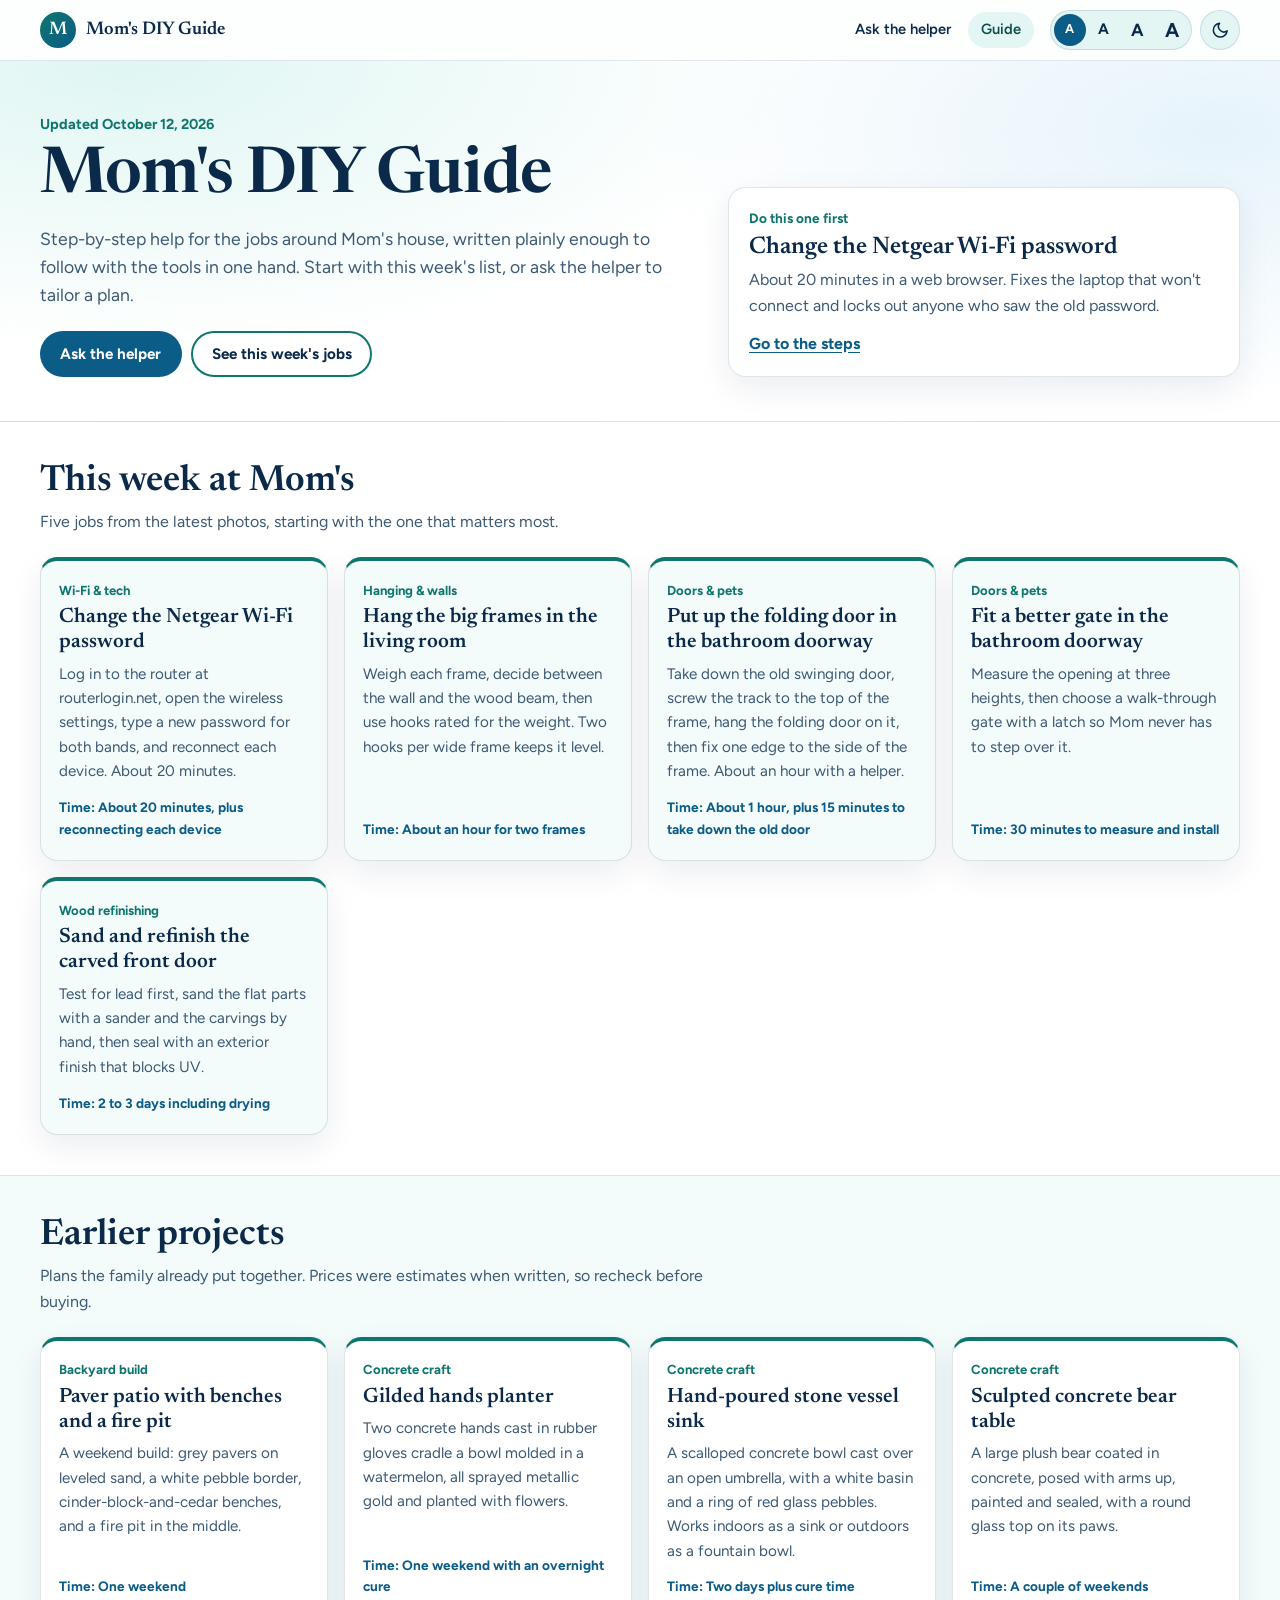
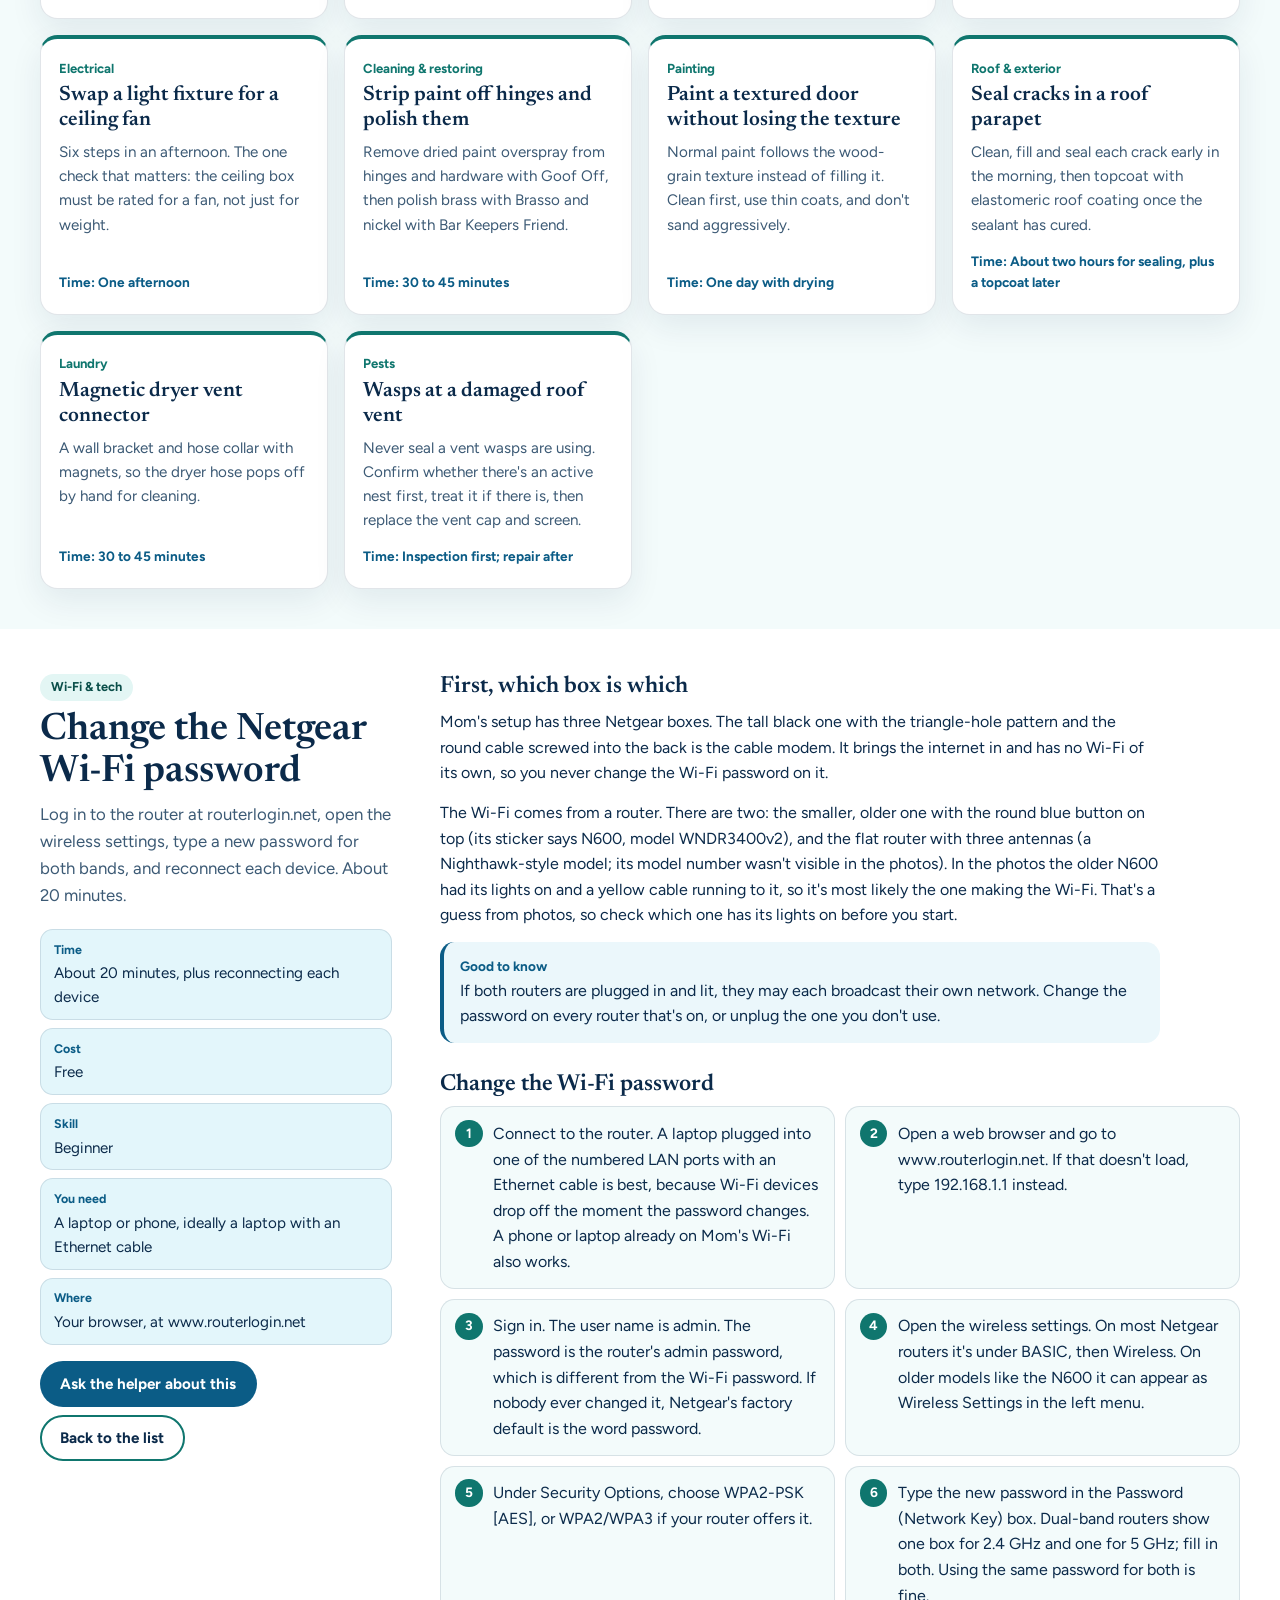
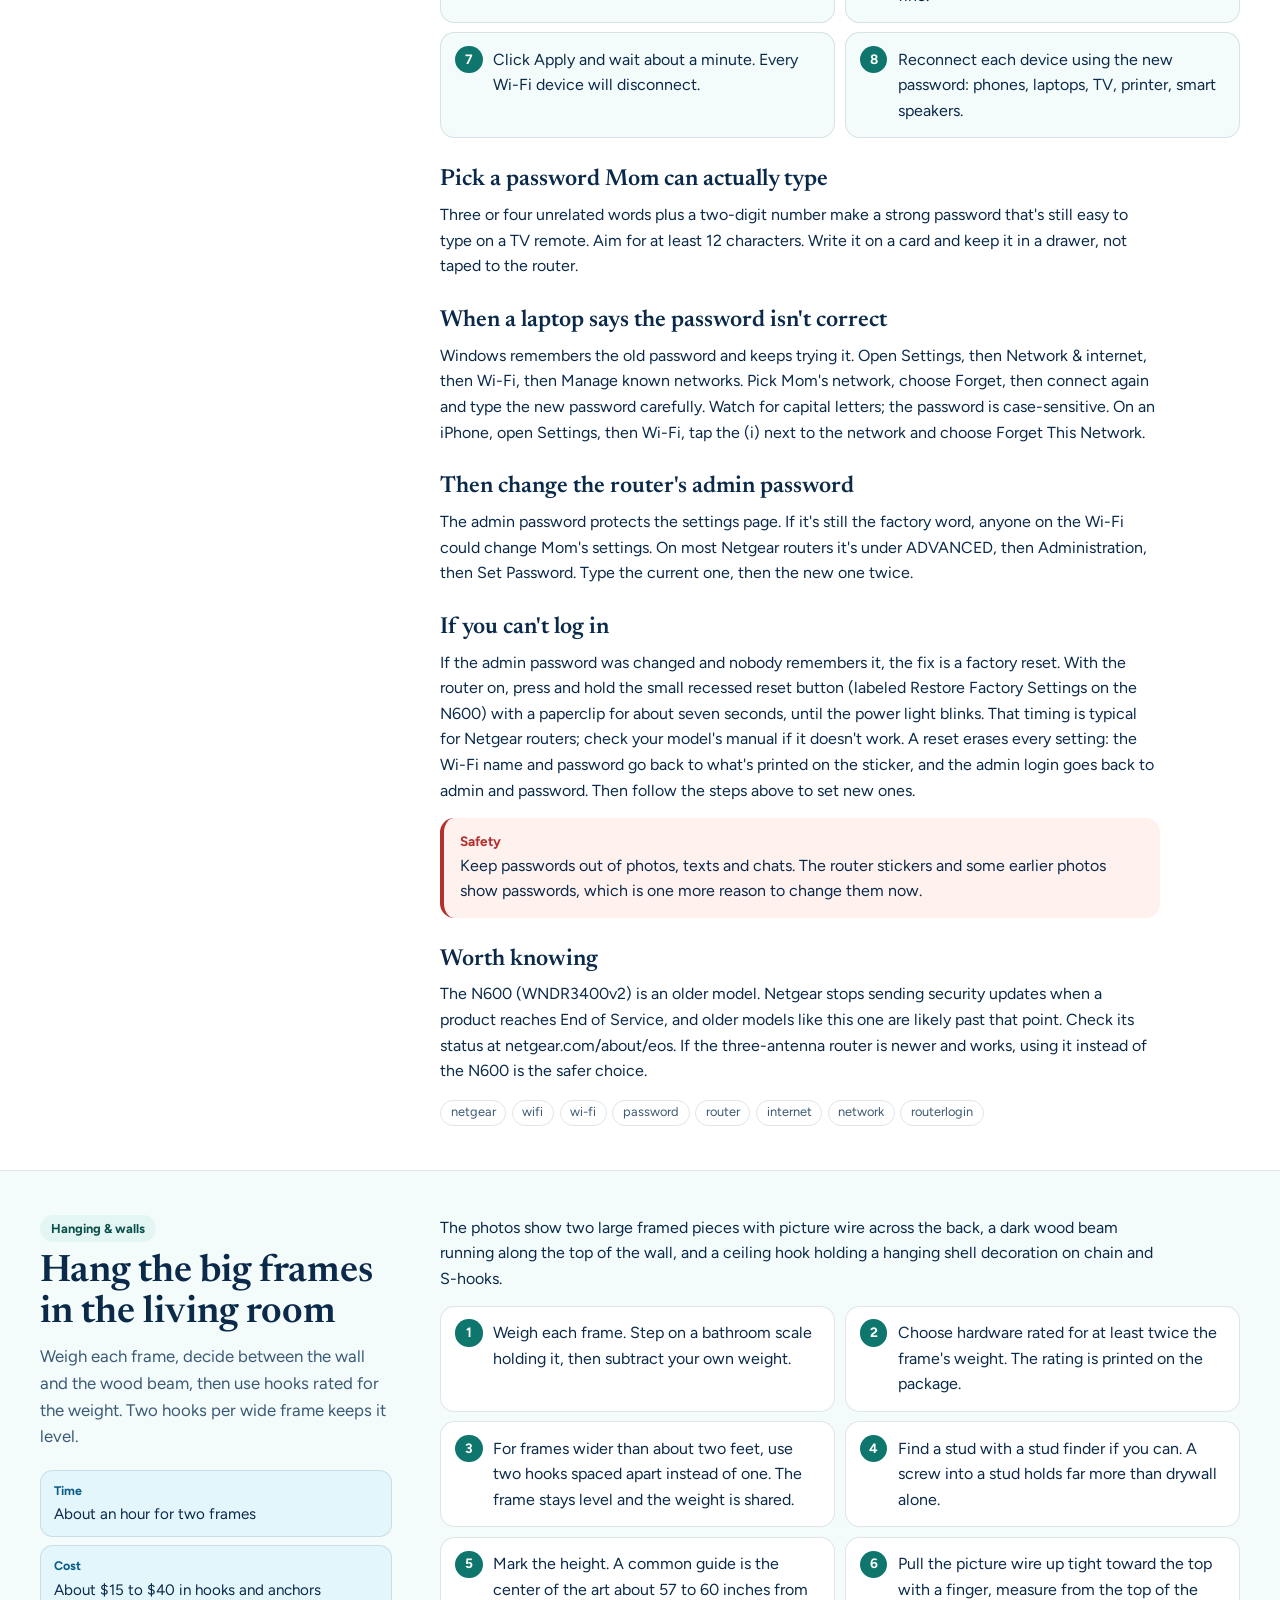
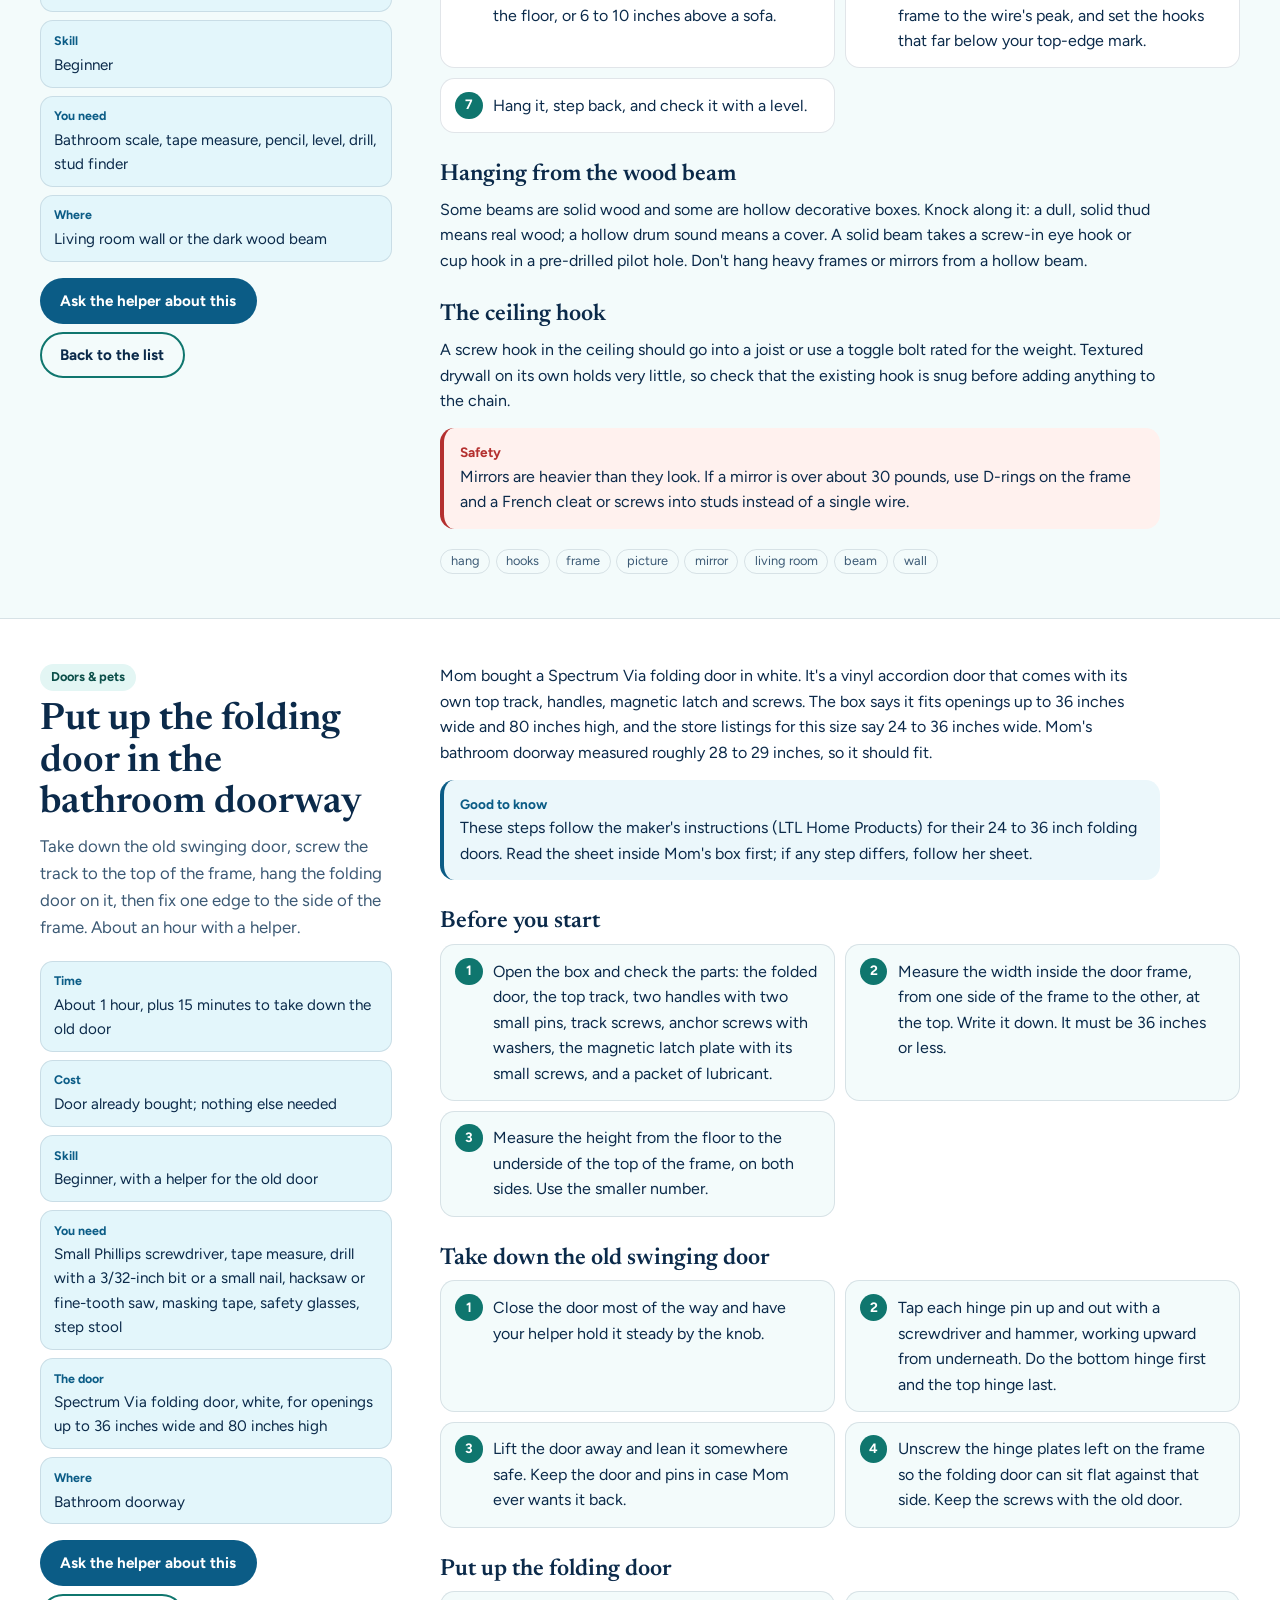
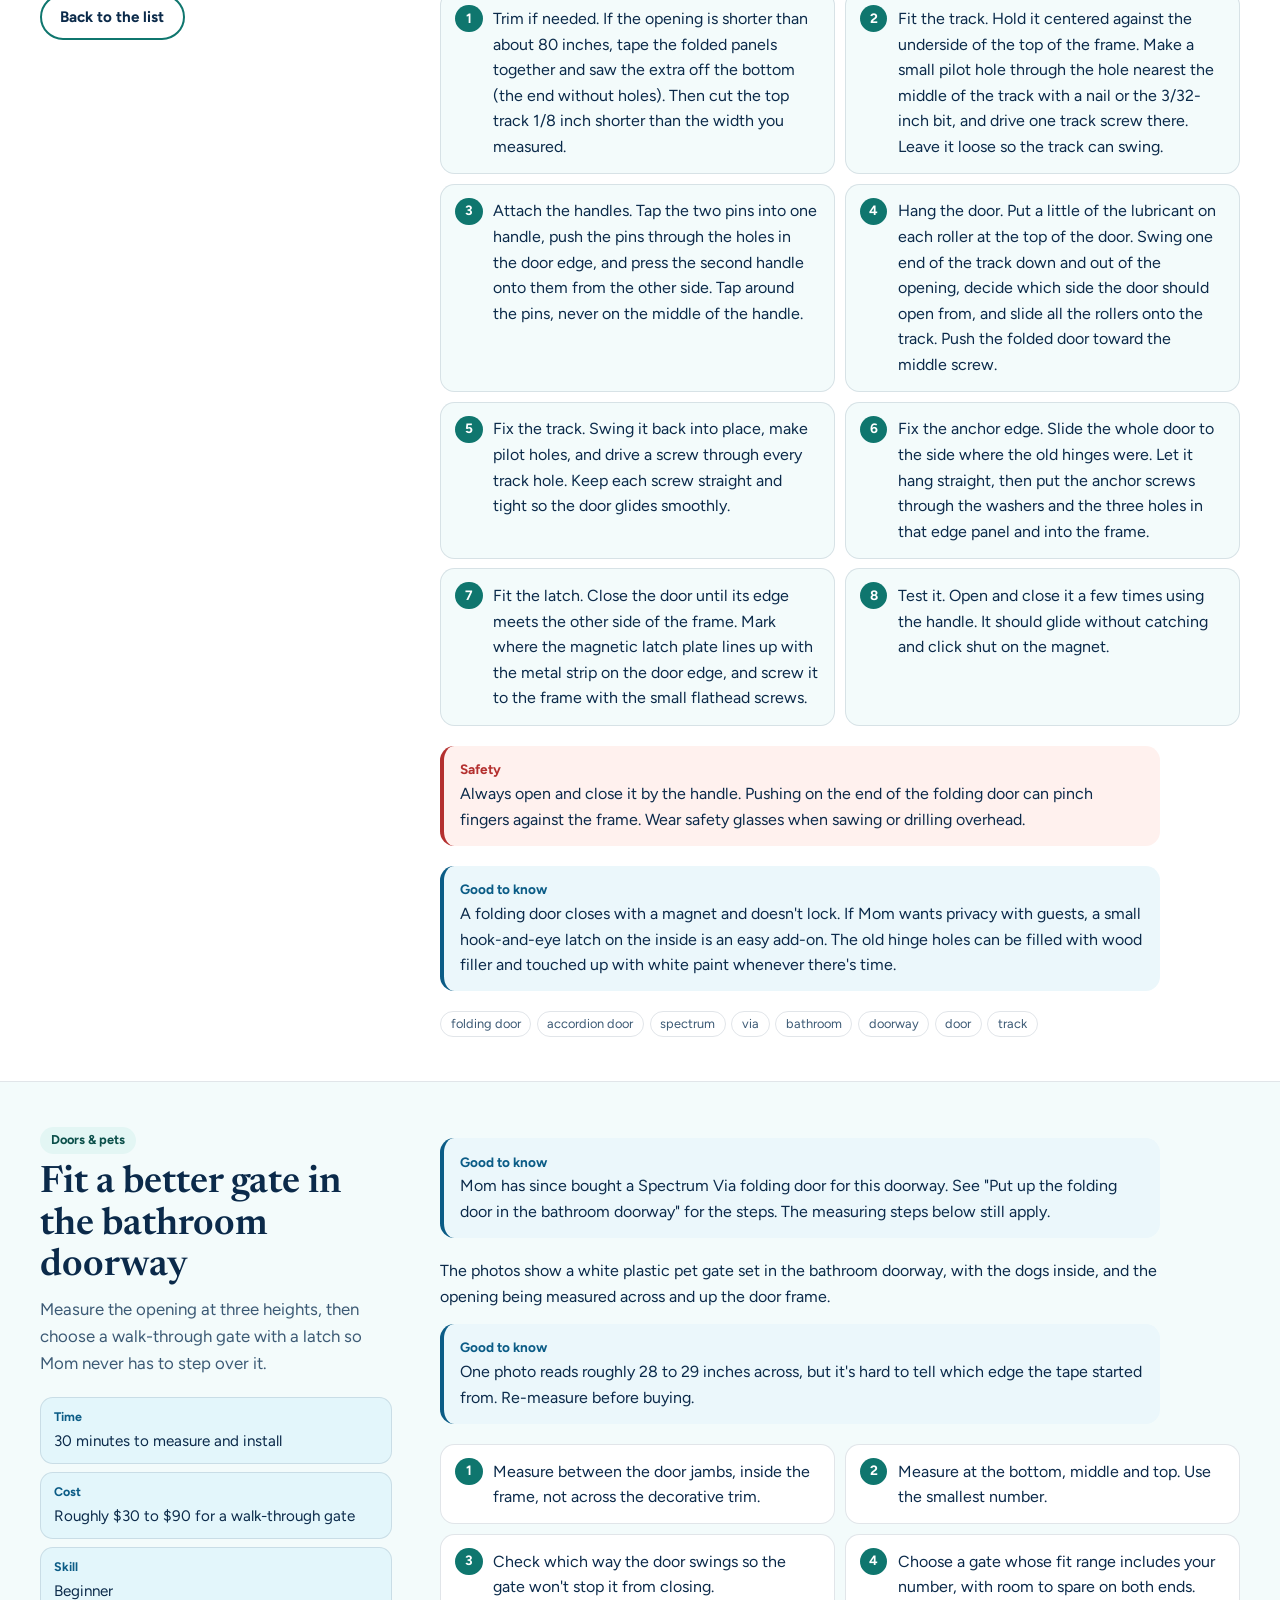
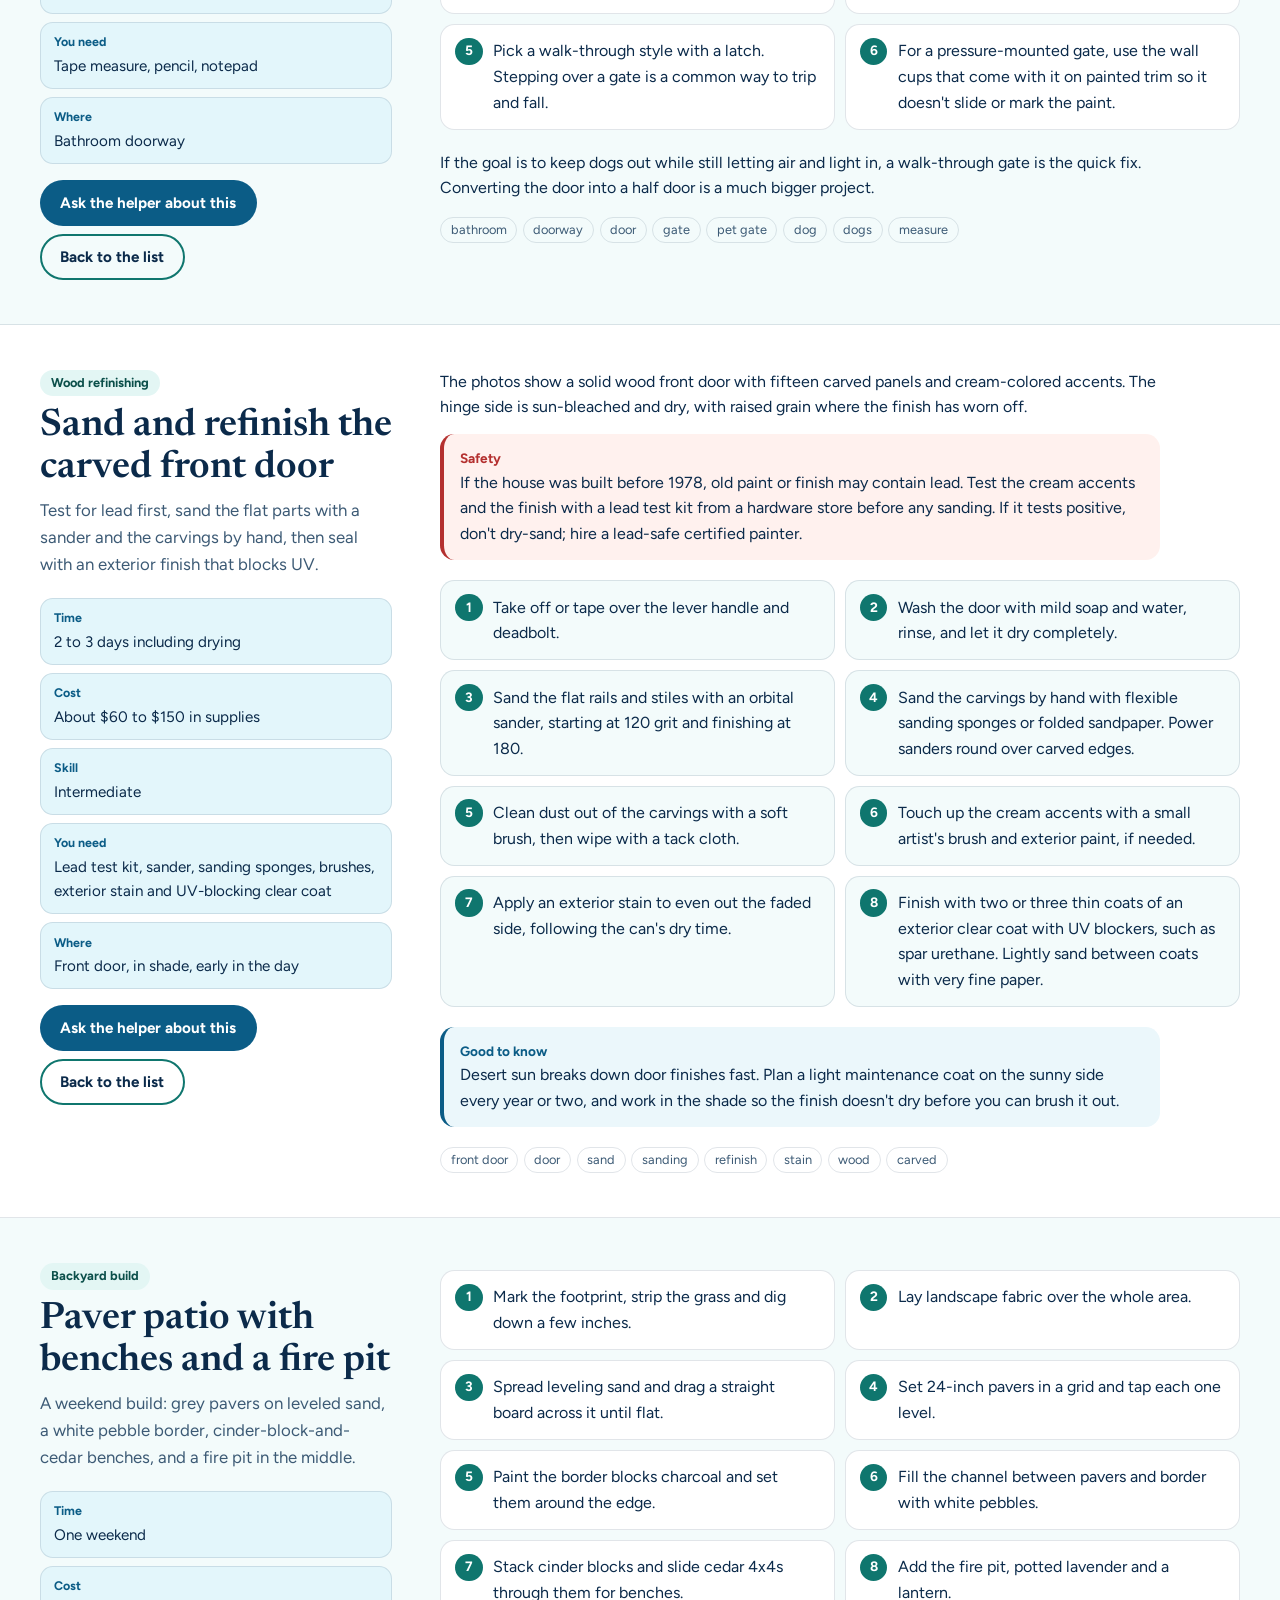
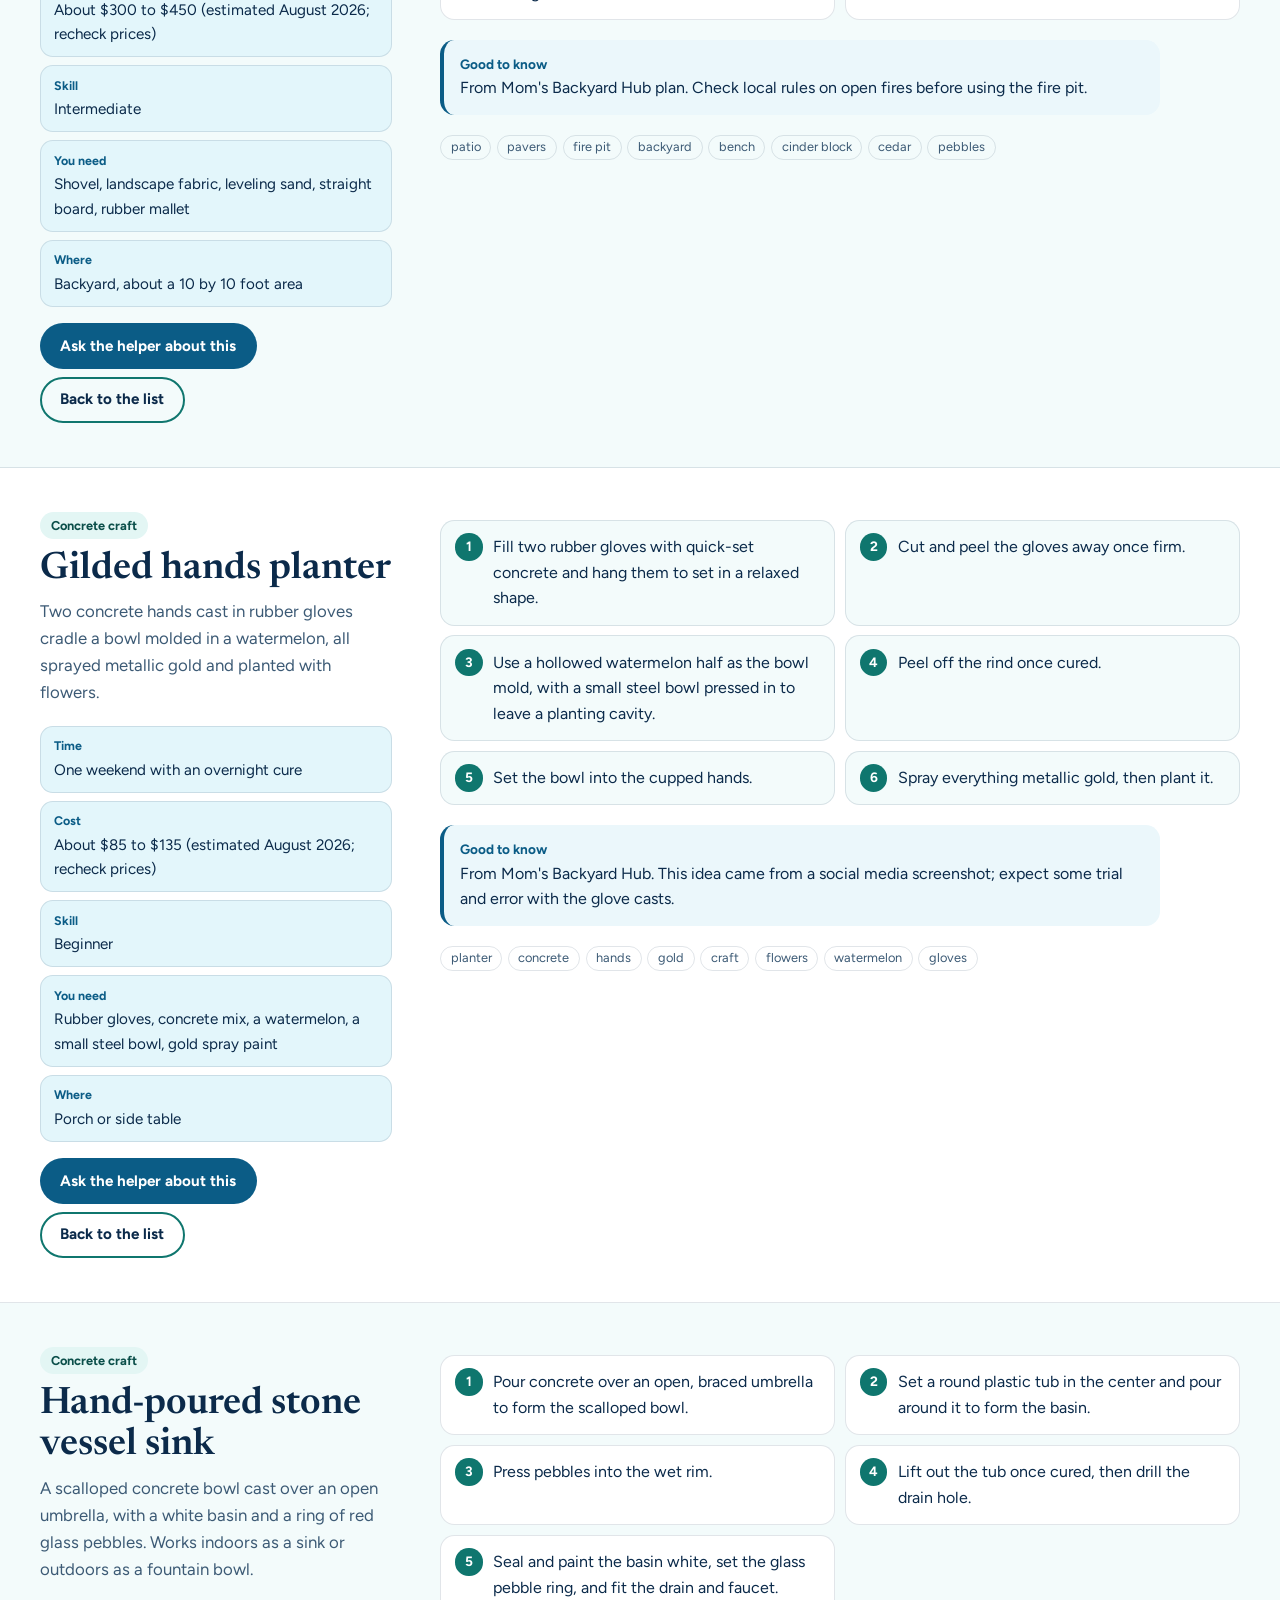
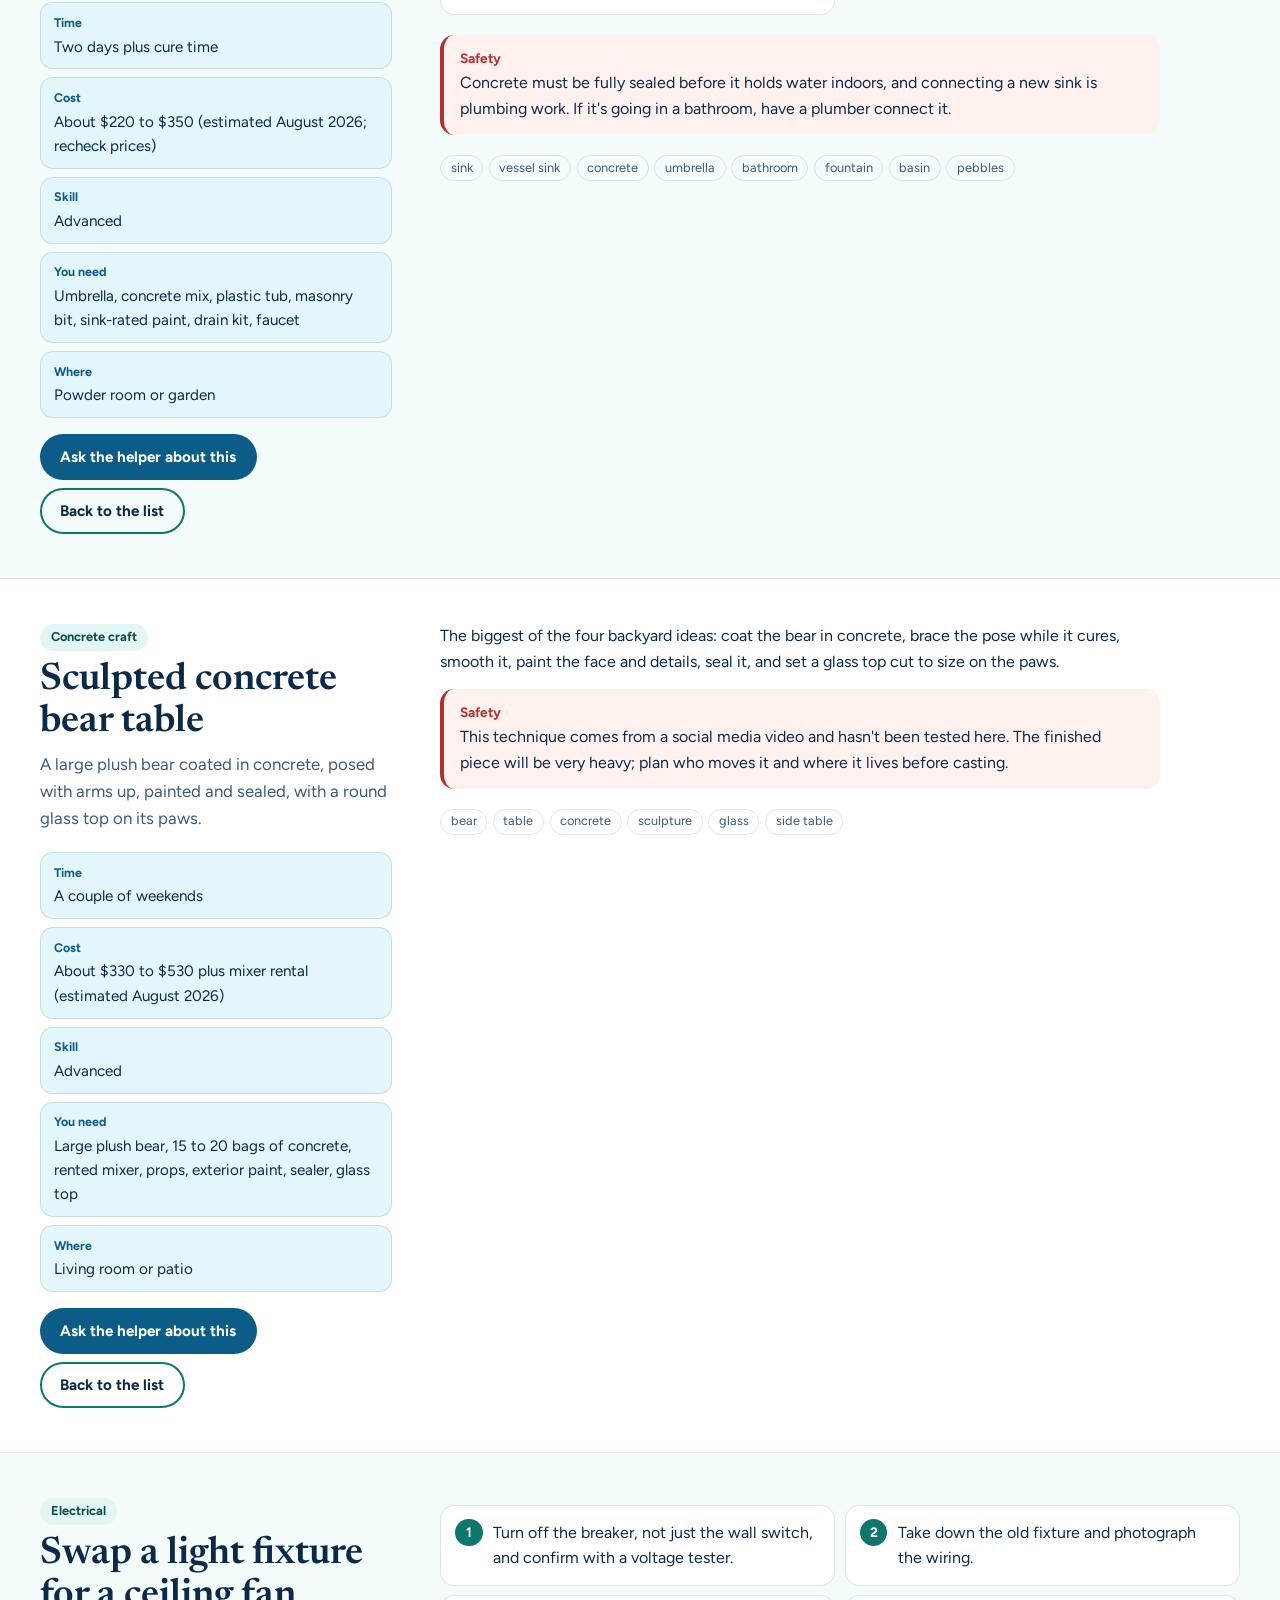
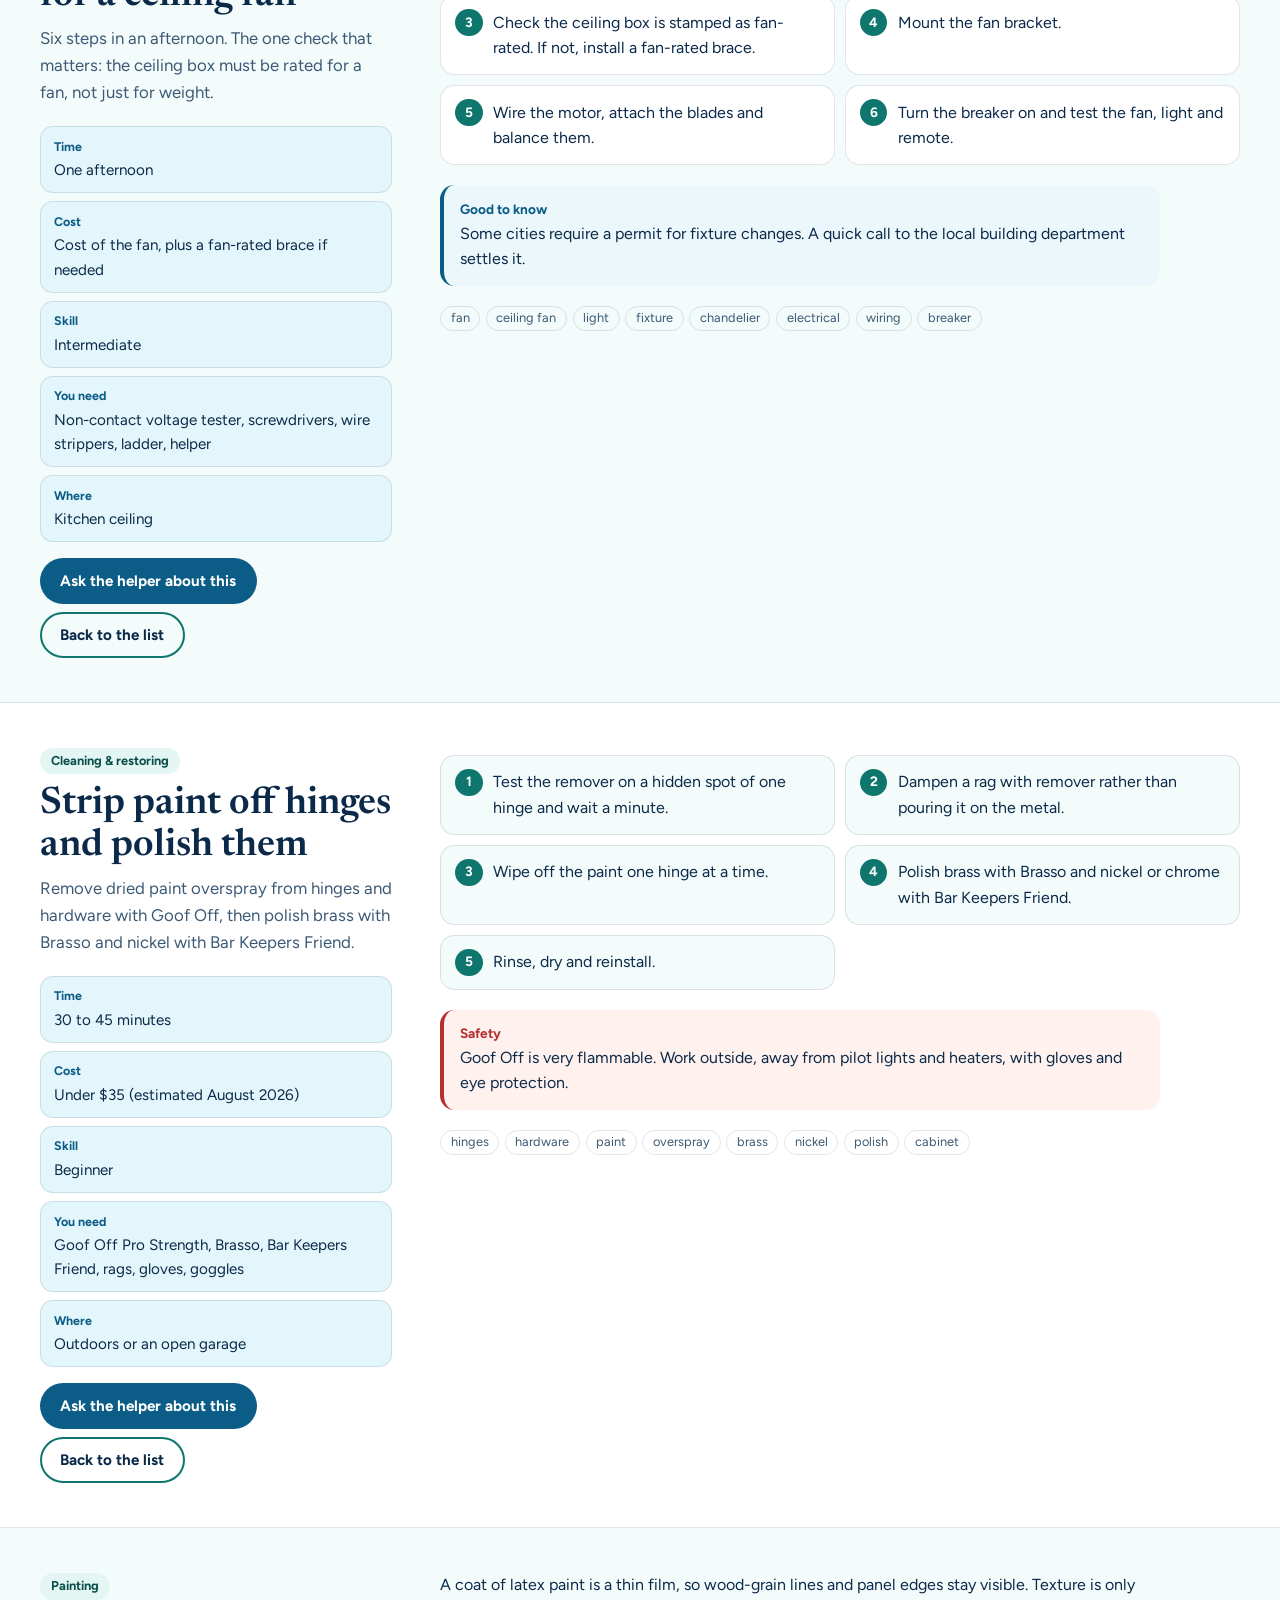
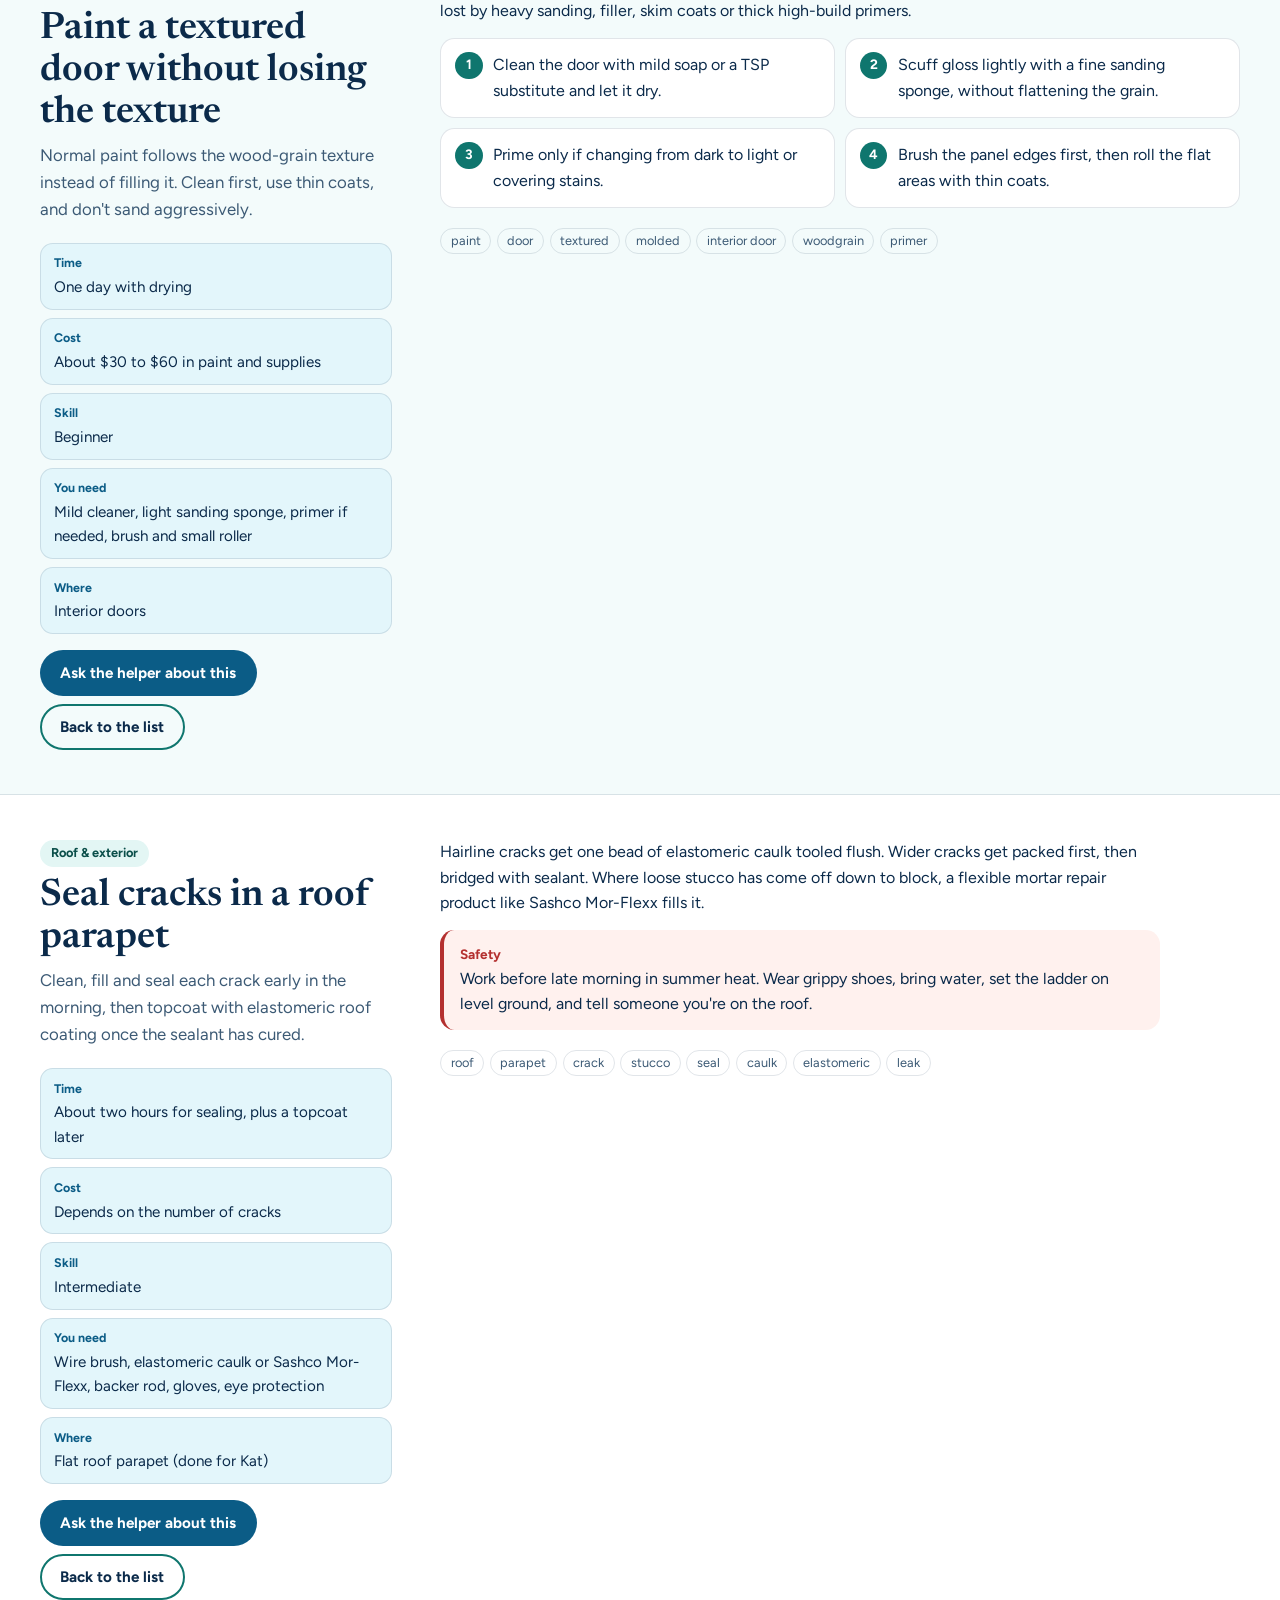
==== commit d0da42dc: "Add files via upload" ====
--- a/guide/index.html
+++ b/guide/index.html
@@ -47,7 +47,7 @@
   <section class="hero">
     <div class="wrap hero-inner">
       <div>
-        <p class="kicker">Updated October 2026</p>
+        <p class="kicker">Updated October 12, 2026</p>
         <h1>Mom's DIY Guide</h1>
         <p class="hero-lede">Step-by-step help for the jobs around Mom's house, written plainly enough to follow with the tools in one hand. Start with this week's list, or ask the helper to tailor a plan.</p>
         <div class="hero-actions">
@@ -68,7 +68,7 @@
     <div class="wrap">
       <div class="band-head">
         <h2 id="weekTitle">This week at Mom's</h2>
-        <p>Four jobs from the latest photos, in the order they'll make the biggest difference.</p>
+        <p>Five jobs from the latest photos, starting with the one that matters most.</p>
       </div>
       <div class="tiles" id="nowTiles"></div>
     </div>
